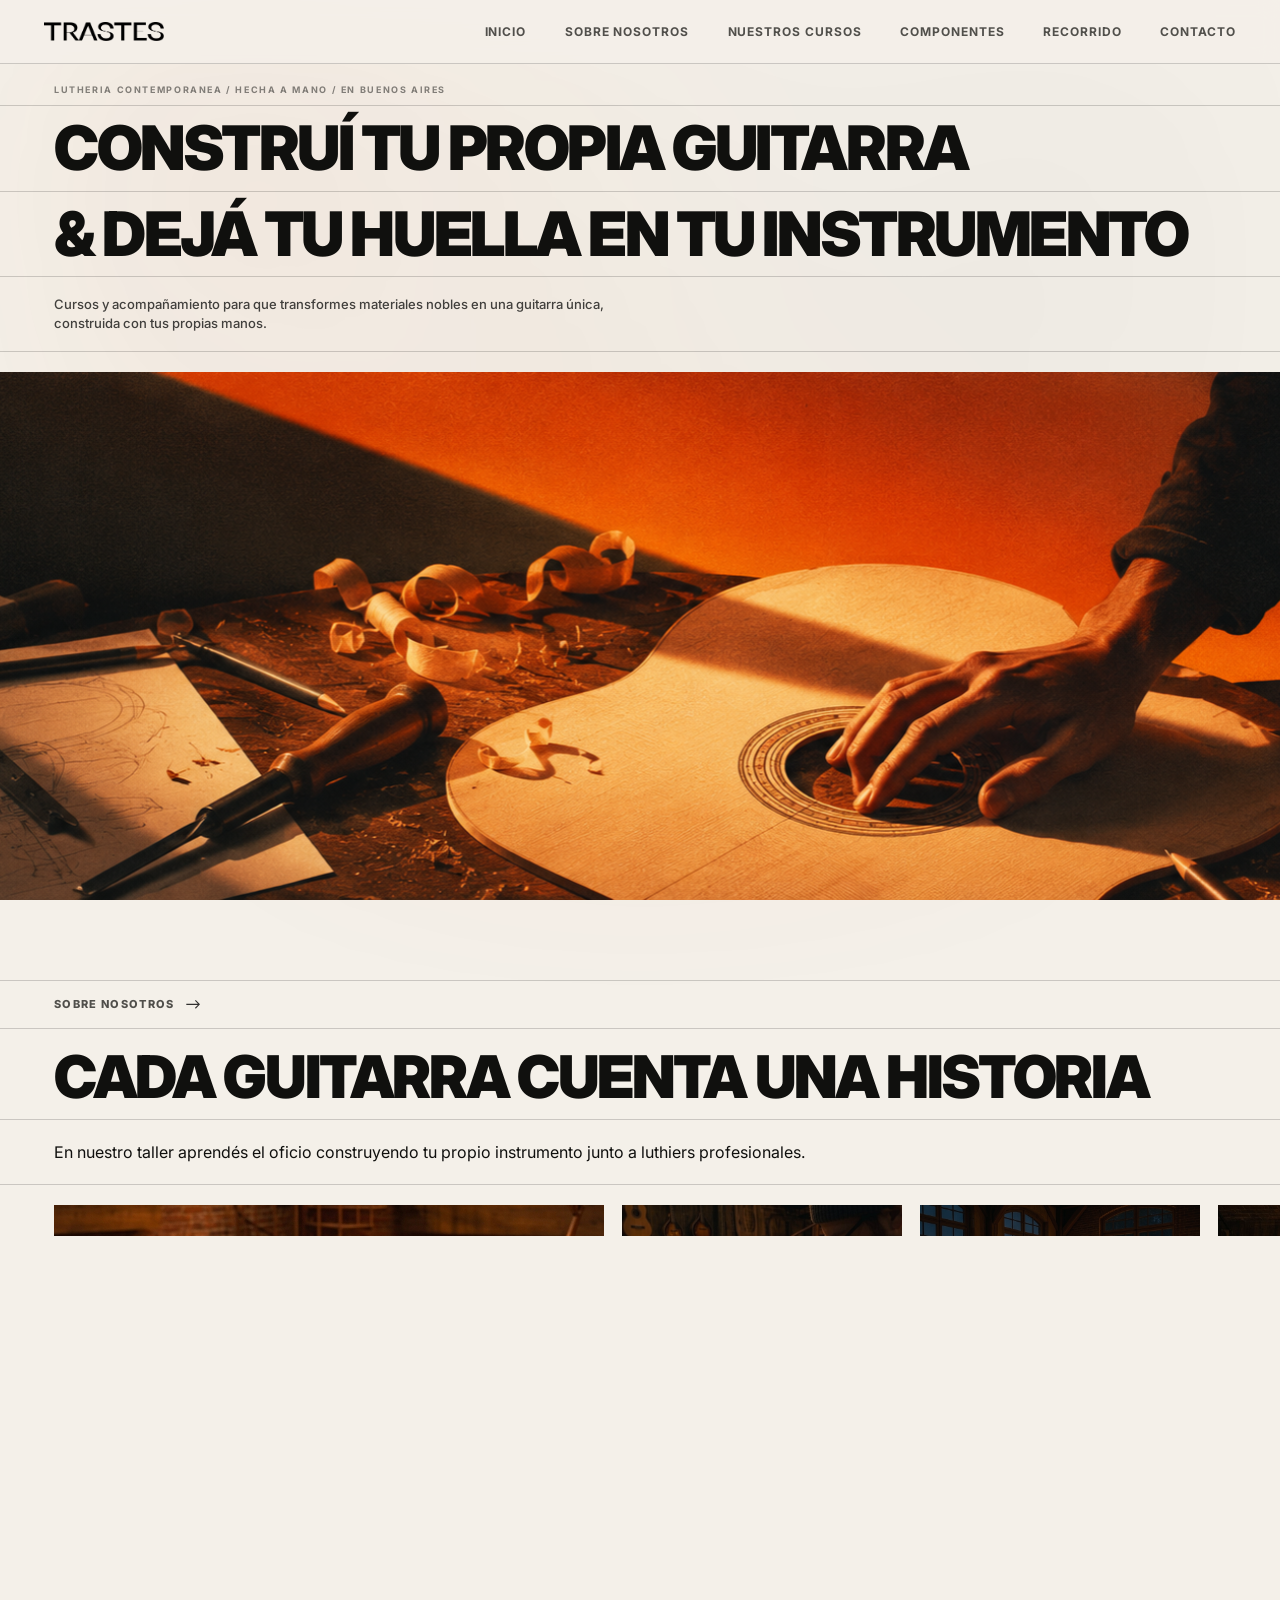
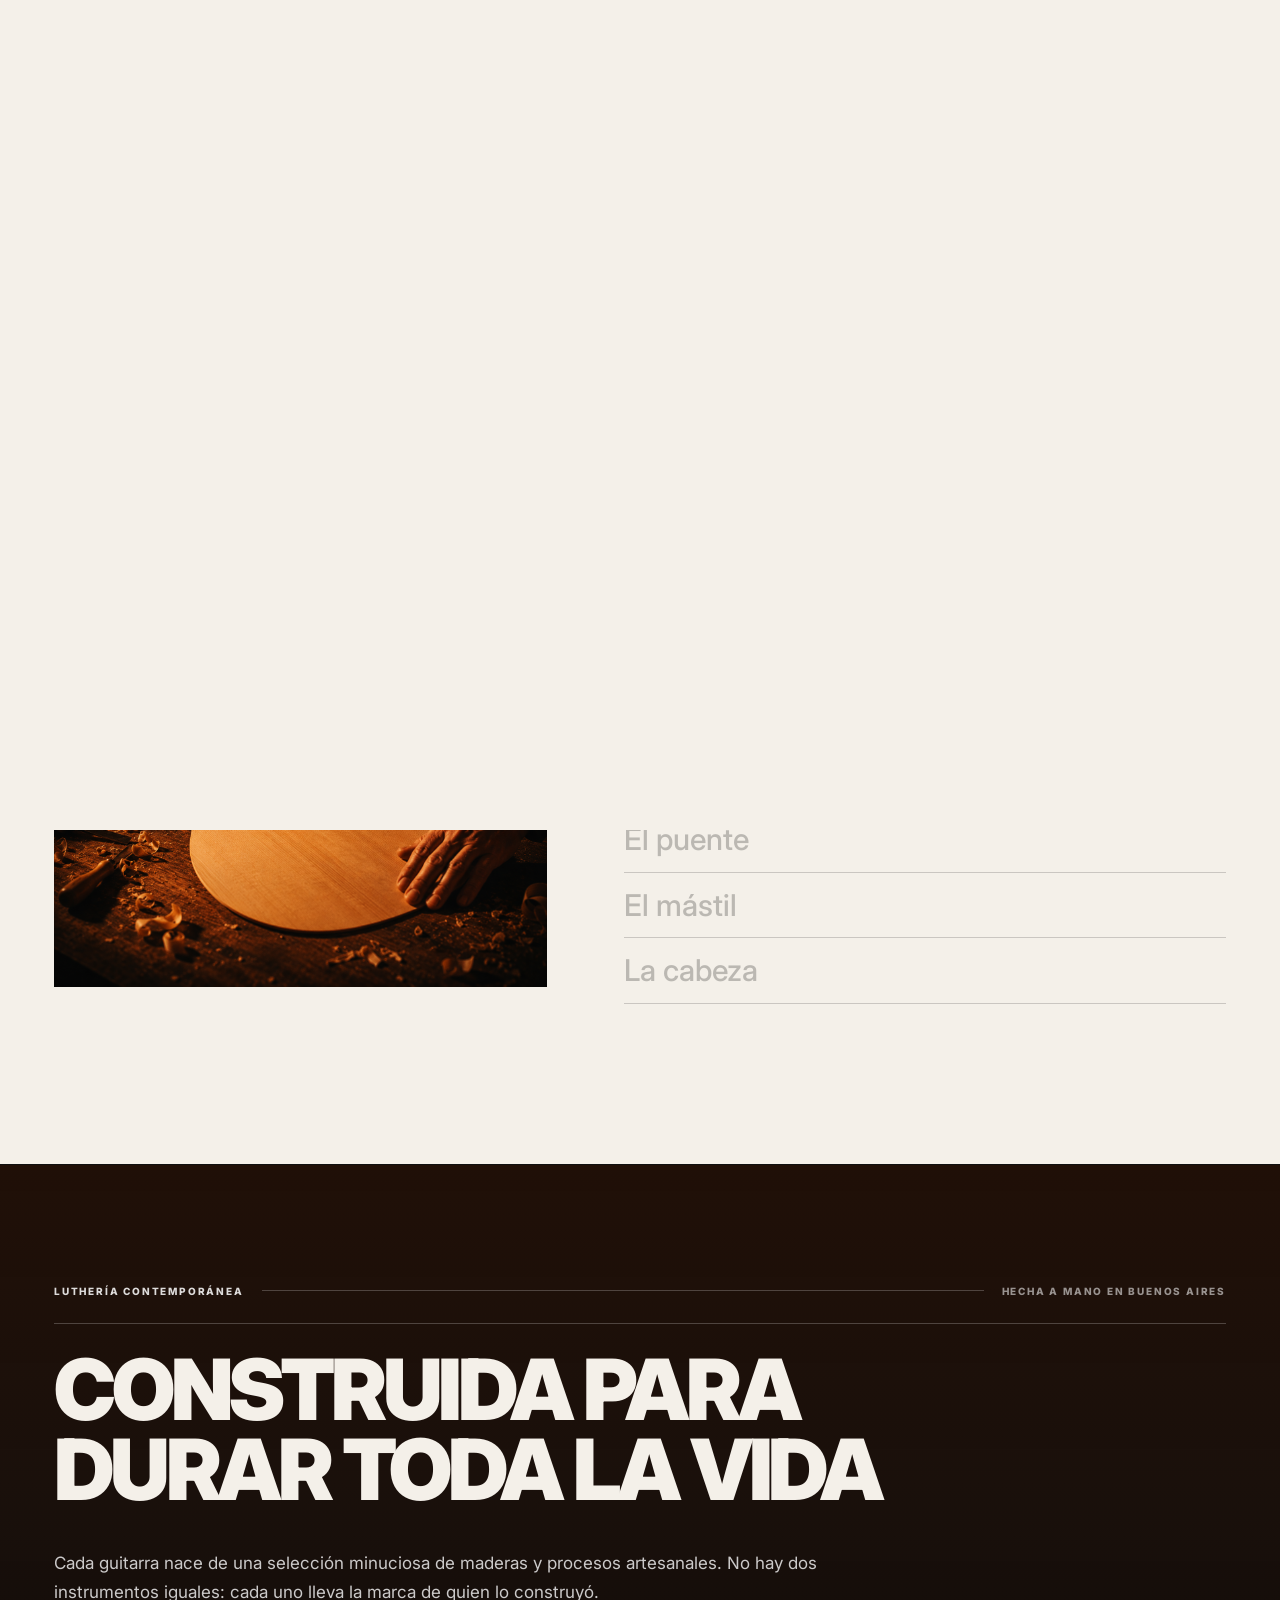
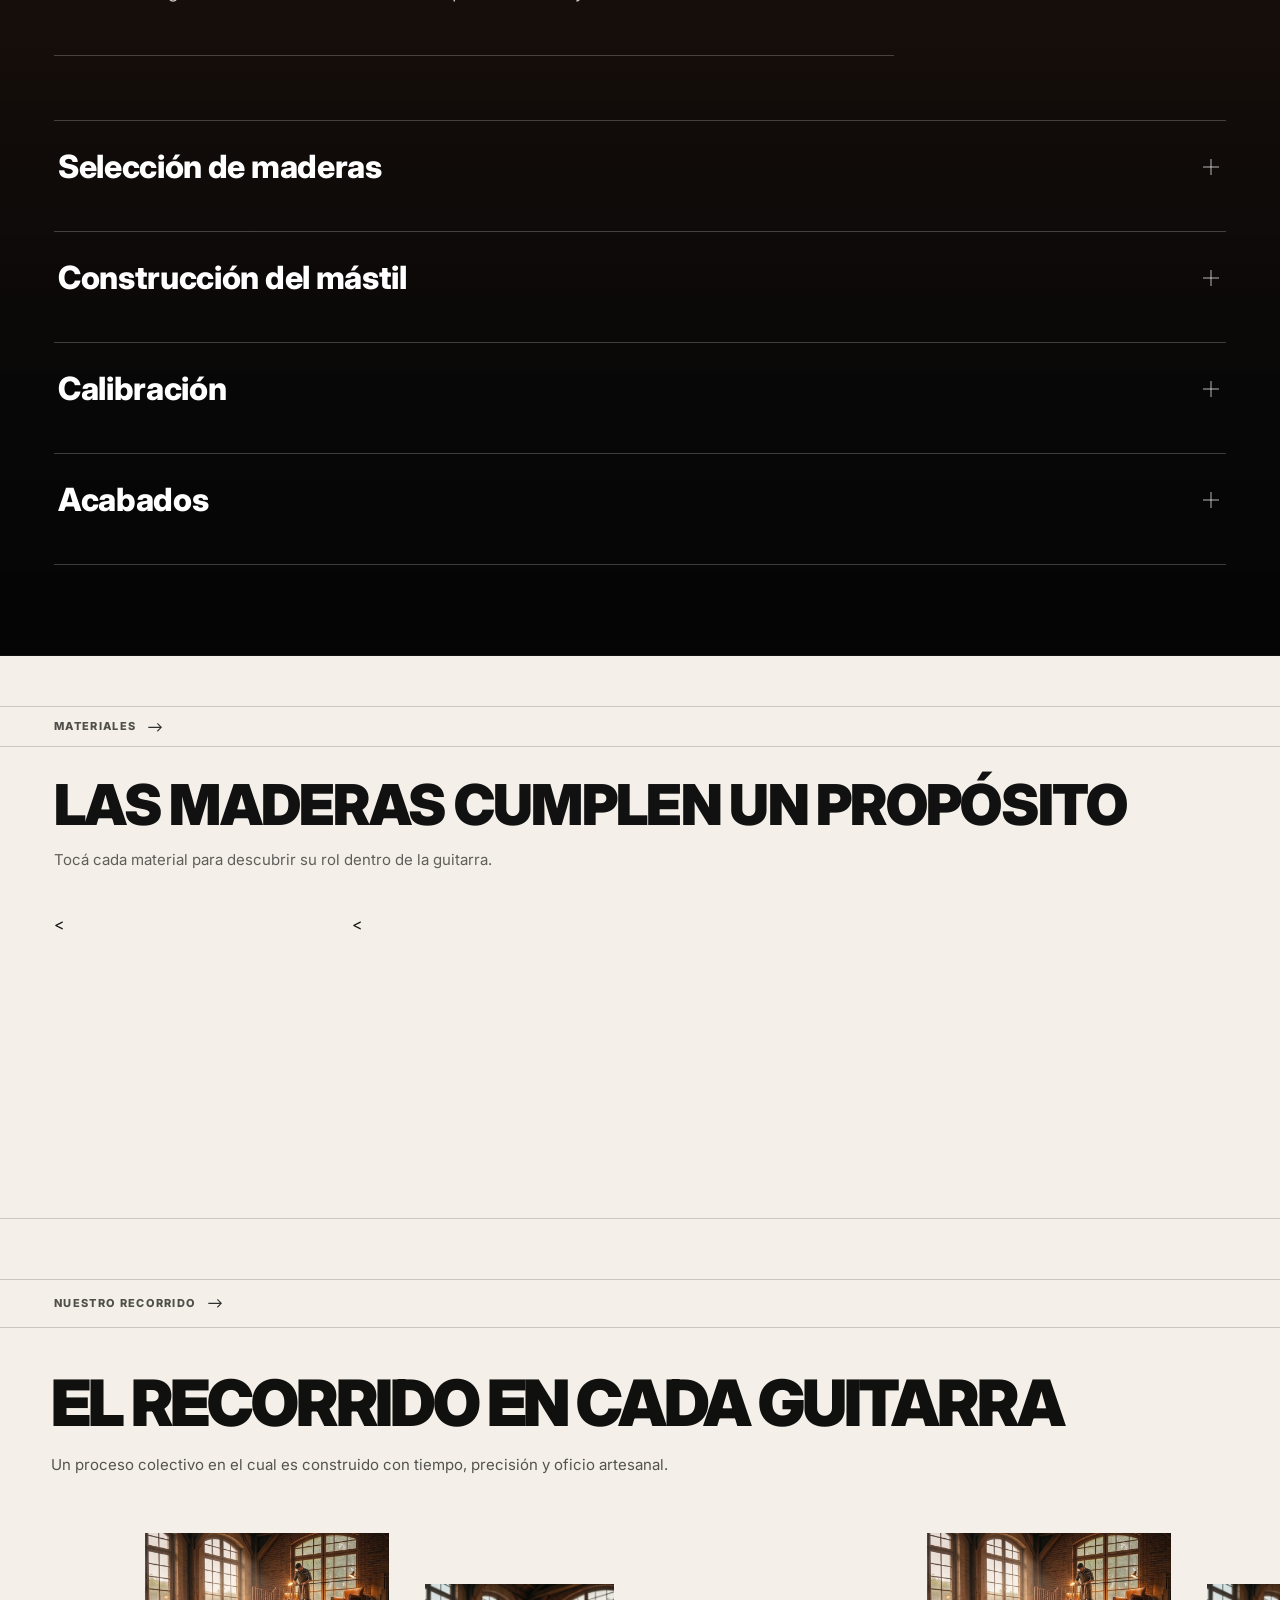
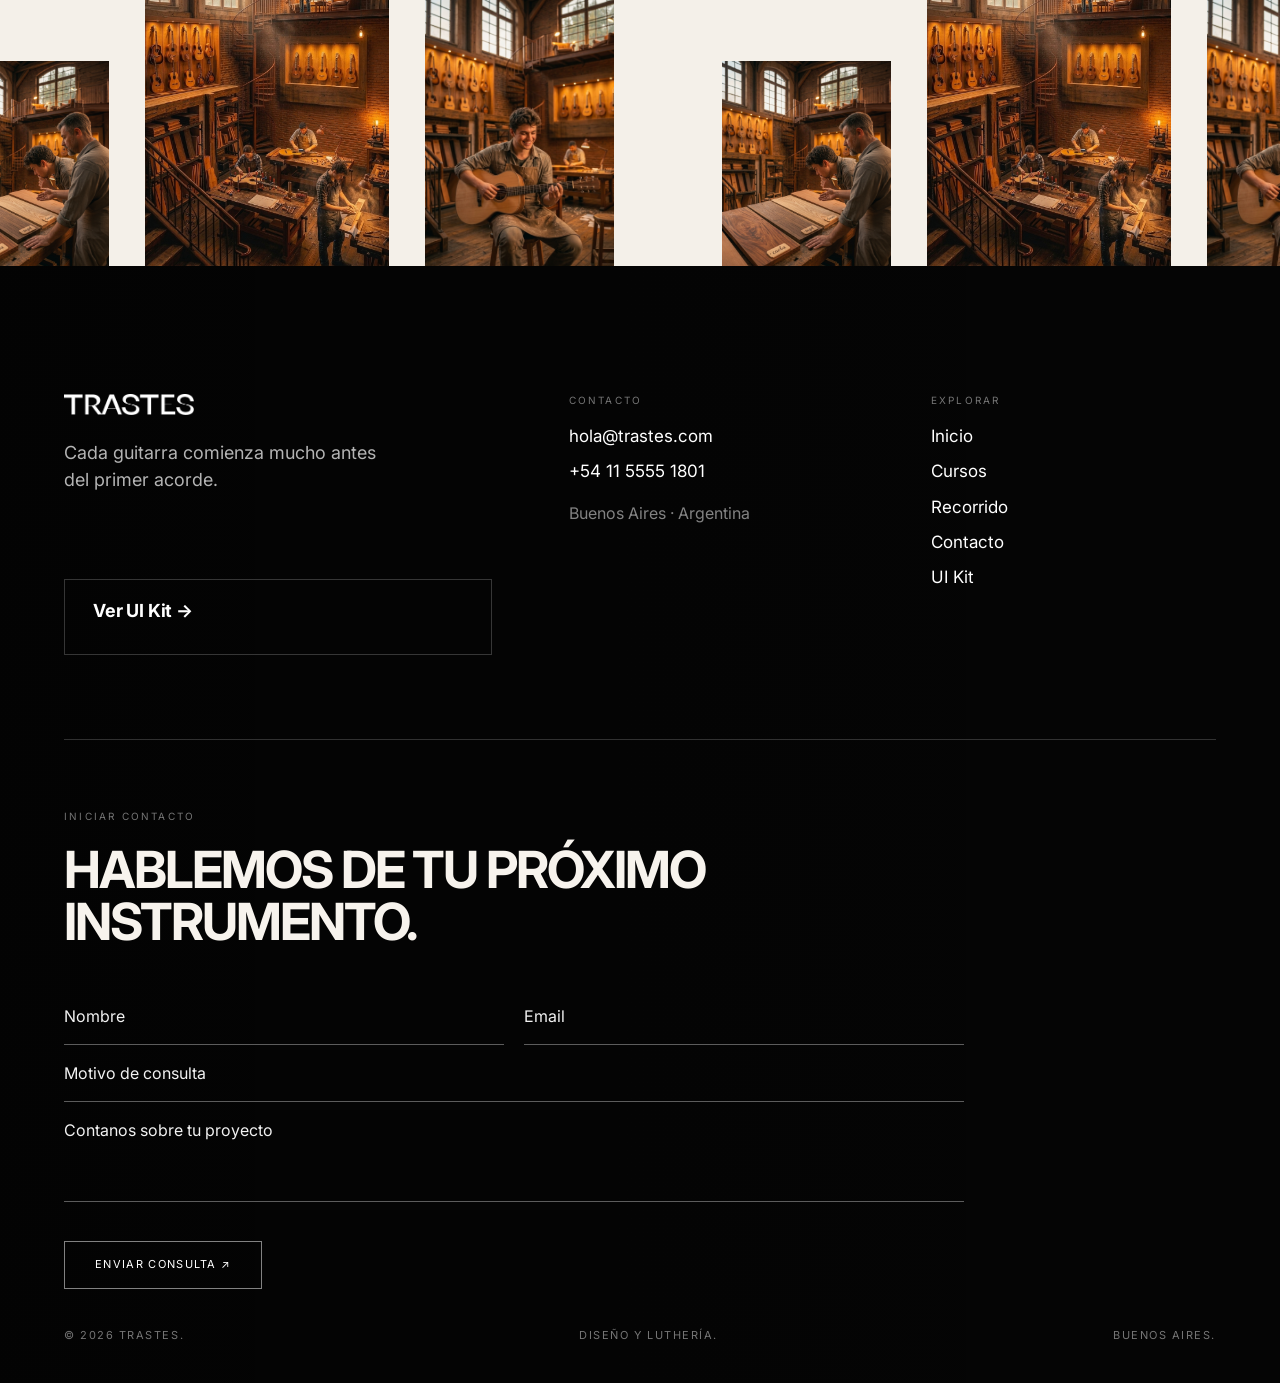
==== index.html @ 5c06ac66 "Entrega 2026 TP2 Web" ====
﻿<!DOCTYPE html>
<html lang="es">
<head>
  <meta charset="UTF-8">
  <meta name="viewport" content="width=device-width, initial-scale=1.0">
  <title>TRASTES | Escuela de Lutheria</title>
  <meta name="description" content="TRASTES es una escuela de lutheria premium para aprender a construir tu propia guitarra.">
  <link rel="preconnect" href="https://fonts.googleapis.com">
  <link rel="preconnect" href="https://fonts.gstatic.com" crossorigin>
  <link href="https://fonts.googleapis.com/css2?family=Inter:wght@400;500;600;700;800;900&display=swap" rel="stylesheet">
<link href="https://fonts.googleapis.com/css2?family=Space+Grotesk:wght@400;500;600;700&display=swap" rel="stylesheet">  <link rel="stylesheet" href="./css/styles.css">
</head>
<body>

<div class="bg-grain" aria-hidden="true"></div>


  <!-- Encabezado editorial fijo: marca minima, navegacion horizontal y lectura suiza. -->
<header class="site-header" data-reveal>
  <a class="brand" href="#inicio" aria-label="TRASTES inicio">
    <img src="./assets/icons/TRASTES.png" alt="TRASTES">
  </a>
  <button class="menu-toggle" aria-label="Abrir menú">
    <span></span>
    <span></span>
    <span></span>
  </button>
  <nav class="main-nav" aria-label="Secciones principales">
    <a href="#inicio">Inicio</a>
    <a href="#sobre-nosotros">Sobre nosotros</a>
    <a href="#cursos">Nuestros cursos</a>
    <a href="#componentes">Componentes</a>
    <a href="#recorrido">Recorrido</a>
    <a href="#contacto">Contacto</a>
  </nav>
</header>

  <main id="inicio">
    <!-- 1. Hero editorial: respeta el primer bloque del wireframe con titular gigante, bajada, CTA e imagen/video principal. -->
    <section class="hero section-rule" aria-labelledby="hero-title">
      <div class="eyebrow-row" data-reveal>
        <span>Lutheria contemporanea / Hecha a mano / En Buenos Aires</span>
      </div>
      <div class="hero-title-wrap" data-reveal>
       <h1 id="hero-title">

    <div class="hero-line hero-line-1">
        CONSTRUÍ TU PROPIA GUITARRA
    </div>

    <div class="hero-line hero-line-2">
        & DEJÁ TU HUELLA EN TU INSTRUMENTO
    </div>

    <div class="hero-title-note">
        Cursos y acompañamiento para que transformes materiales nobles en una guitarra única, construida con tus propias manos.
    </div>

</h1>
      </div>
      <div class="hero-mobile-version">

  <div class="hero-m-line">CONSTRUÍ TU</div>
  <div class="hero-m-line">PROPIA GUITARRA</div>
  <div class="hero-m-line">&amp; DEJÁ TU HUELLA</div>
  <div class="hero-m-line">EN TU INSTRUMENTO</div>

  <div class="hero-m-note">
    Cursos y acompañamiento para que transformes materiales nobles en una guitarra única, construida con tus propias manos.
  </div>

</div>
      <figure class="hero-media" data-reveal>
        <img src="./assets/images/hero-lutheria-placeholder.svg" >
      </figure>
    </section>

<!-- 2. Sobre nosotros: bloque humano y artesanal con gran frase editorial. -->
<section id="sobre-nosotros" class="about">
    <div class="kicker">
        <span>Sobre nosotros</span>
        <img src="./assets/icons/flecha.svg" alt="">
    </div>
<!-- Título SOLO DESKTOP -->
<div class="about-statement about-desktop">
    <h2 class="statement">
        <span class="statement-line">CADA GUITARRA CUENTA UNA HISTORIA </span>
    </h2>
</div>
    <div class="about-copy">
        <p>
            En nuestro taller aprendés el oficio construyendo tu propio instrumento junto a luthiers profesionales.
        </p>
    </div>
    <div class="about-gallery">
        <div class="about-track">
            <article class="about-card">
                <div class="about-media">
                    <img src="./assets/images/card-herramientas.jpg" alt="Herramientas">
                    <div class="about-caption">
                        <span class="caption-number">01</span>
                        <h3>Herramientas</h3>
                        <p>
                            Precisión artesanal en cada detalle.
                        </p>
                    </div>
                </div>
            </article>
            <article class="about-card">
                <div class="about-media">
                    <img src="./assets/images/card-trabajo.jpg" alt="Trabajo manual">
                    <div class="about-caption">
                        <span class="caption-number">02</span>
                        <h3>Trabajo manual</h3>
                        <p>
                            Cada guitarra comienza con paciencia.
                        </p>
                    </div>
                </div>
            </article>
            <article class="about-card">
                <div class="about-media">
                    <img src="./assets/images/card-taller.jpg" alt="Taller">
                    <div class="about-caption">
                        <span class="caption-number">03</span>
                        <h3>Taller</h3>
                        <p>
                            El espacio donde nace el instrumento.
                        </p>
                    </div>
                </div>
            </article>
            <article class="about-card">
                <div class="about-media">
                    <img src="./assets/images/card-mesa.jpg" alt="Proceso">
                    <div class="about-caption">
                        <span class="caption-number">04</span>
                        <h3>Proceso</h3>
                        <p>
                            Tiempo, precisión y oficio.
                        </p>
                    </div>
                </div>
        </div>
    </div>
</section>


<!-- 3. Cards de presentacion: introduccion al aprendizaje y metricas de confianza. -->
<section class="intro-cards" aria-label="Presentacion de la escuela">

    <div class="intro-video-bg">
        <video class="intro-video"
            muted autoplay playsinline loop preload="auto">
            <source src="./assets/videos/fondo-impact2.mp4" type="video/mp4">
        </video>
        <div class="intro-video-overlay"></div>
    </div>

    <div class="intro-header">
        <div class="intro-text" data-reveal>
            <h2>
                Aprender luthería
                es dar forma al sonido.
            </h2>
            <p>
                Transmitimos años de oficio, herramientas reales y procesos
                que convierten la curiosidad en conocimiento aplicado.
            </p>
            <a class="btn btn-dark" href="#cursos">
                Conocé nuestros cursos
            </a>
        </div>
        <div class="intro-stats">
            <article class="experience-card" data-reveal>
                <strong>15+</strong>
                <div>
                    <h3>
                        Años de experiencia
                    </h3>
                    <p>
                        Formando personas y construyendo instrumentos
                        con métodos artesanales.
                    </p>
                </div>
            </article>
            <article class="experience-card" data-reveal>
                <strong>100%</strong>
                <div>
                    <h3>
                        Práctica real
                    </h3>
                    <p>
                        Aprendés trabajando directamente sobre materiales,
                        herramientas e instrumentos.
                    </p>
                </div>
            </article>
            <article class="experience-card" data-reveal>
                <strong>1 a 1</strong>
                <div>
                    <h3>
                        Acompañamiento
                    </h3>
                    <p>
                        Seguimiento personalizado durante todo el proceso.
                    </p>
                </div>
            </article>
            <article class="experience-card" data-reveal>
                <strong>300+</strong>
                <div>
                    <h3>
                        Alumnos
                    </h3>
                    <p>
                        Personas que comenzaron desde cero y hoy crean.
                    </p>
                </div>
            </article>
        </div>
    </div>
</section>

<!-- 4. Video ancho: pausa cinematográfica de taller + presentación del curso. -->
<section class="wide-video">
    <div class="video-shell">
        <video class="video-placeholder"
          muted autoplay playsinline loop preload="auto">
          <source src="./assets/videos/Video-Luthier.mp4" type="video/mp4">
        </video>
        <div class="video-intro">
            <h2>
                CONSTRUÍ TU PROPIA GUITARRA.
            </h2>
            <a href="#cursos" class="video-btn">
            Empezá tu recorrido
            </a>
        </div>
    </div>
</section>

    <!-- 5. Cursos con interaccion hover: tres programas con tarjetas verticales y estado activo. -->
    <section id="cursos" class="courses section-pad">

<div class="kicker">
    <div class="kicker-inner">
        <span>NUESTROS CURSOS</span>
        <img src="./assets/icons/flecha.svg" alt="">
    </div>
</div>


<div class="courses-container">

  <!-- GRILLA CARDS -->
  <div class="course-cards">

    <!-- CARD 1 -->
    <article class="course-card">

      <!-- MEDIA -->
      <div class="course-media">
        <video class="course-video" muted loop playsinline>
          <source src="./assets/videos/video-primeras-resonancias.mp4" type="video/mp4">
        </video>
        <button class="play-btn" aria-label="Reproducir video">
          <svg viewBox="0 0 24 24" fill="white" xmlns="http://www.w3.org/2000/svg">
            <path d="M8 5.14v14l11-7-11-7z"/>
          </svg>
        </button>
      </div>

      <!-- CONTENIDO -->
      <div class="course-body">

        <h3 class="course-name">ACABADOS<br>ARTESANALES</h3>

        <!-- META ICONOS -->
        <div class="course-meta">
          <div class="meta-item">
            <svg class="meta-icon" viewBox="0 0 24 24" fill="none" stroke="currentColor" stroke-width="1.5">
              <circle cx="12" cy="12" r="9"/><path d="M12 7v5l3 3"/>
            </svg>
            <div>
              <span class="meta-label">DURACIÓN</span>
              <span class="meta-value">4 meses</span>
            </div>
          </div>
          <div class="meta-item">
            <svg class="meta-icon" viewBox="0 0 24 24" fill="none" stroke="currentColor" stroke-width="1.5">
              <path d="M4 20h4v-6H4v6zM10 20h4V10h-4v10zM16 20h4V4h-4v16z"/>
            </svg>
            <div>
              <span class="meta-label">NIVEL</span>
              <span class="meta-value">Principiante</span>
            </div>
          </div>
          <div class="meta-item">
            <svg class="meta-icon" viewBox="0 0 24 24" fill="none" stroke="currentColor" stroke-width="1.5">
              <circle cx="12" cy="8" r="4"/><path d="M4 20c0-4 3.6-7 8-7s8 3 8 7"/>
            </svg>
            <div>
              <span class="meta-label">MODALIDAD</span>
              <span class="meta-value">Presencial</span>
            </div>
          </div>
        </div>

        <p class="course-desc">
          Aprendé las técnicas de lijado, sellado y terminado aplicadas a instrumentos de cuerda.
        </p>

        <div class="course-footer">
          <span class="course-price">$75.000</span>
          <a class="course-cta" href="./custom-build.html">
            VER PROGRAMA <span>→</span>
          </a>
        </div>

      </div>
    </article>

    <!-- CARD 2 -->
    <article class="course-card">

      <div class="course-media">
        <video class="course-video" muted loop playsinline>
          <source src="./assets/videos/video-construccion-integral.mp4" type="video/mp4">
        </video>
        <button class="play-btn" aria-label="Reproducir video">
          <svg viewBox="0 0 24 24" fill="white" xmlns="http://www.w3.org/2000/svg">
            <path d="M8 5.14v14l11-7-11-7z"/>
          </svg>
        </button>
      </div>

      <div class="course-body">

        <h3 class="course-name">CONSTRUCCIÓN<br>INTEGRAL</h3>

        <div class="course-meta">
          <div class="meta-item">
            <svg class="meta-icon" viewBox="0 0 24 24" fill="none" stroke="currentColor" stroke-width="1.5">
              <circle cx="12" cy="12" r="9"/><path d="M12 7v5l3 3"/>
            </svg>
            <div>
              <span class="meta-label">DURACIÓN</span>
              <span class="meta-value">6 meses</span>
            </div>
          </div>
          <div class="meta-item">
            <svg class="meta-icon" viewBox="0 0 24 24" fill="none" stroke="currentColor" stroke-width="1.5">
              <path d="M4 20h4v-6H4v6zM10 20h4V10h-4v10zM16 20h4V4h-4v16z"/>
            </svg>
            <div>
              <span class="meta-label">NIVEL</span>
              <span class="meta-value">Intermedio</span>
            </div>
          </div>
          <div class="meta-item">
            <svg class="meta-icon" viewBox="0 0 24 24" fill="none" stroke="currentColor" stroke-width="1.5">
              <circle cx="12" cy="8" r="4"/><path d="M4 20c0-4 3.6-7 8-7s8 3 8 7"/>
            </svg>
            <div>
              <span class="meta-label">MODALIDAD</span>
              <span class="meta-value">Presencial</span>
            </div>
          </div>
        </div>

        <p class="course-desc">
          Construí tu propia guitarra desde cero. Desde el diseño y la selección de maderas hasta el armado final.
        </p>

        <div class="course-footer">
          <span class="course-price">$220.000</span>
          <a class="course-cta" href="./custom-build.html">
            VER PROGRAMA <span>→</span>
          </a>
        </div>

      </div>
    </article>

    <!-- CARD 3 -->
    <article class="course-card">

      <div class="course-media">
        <video class="course-video" muted loop playsinline>
          <source src="./assets/videos/video-restauracion-instrumental.mp4" type="video/mp4">
        </video>
        <button class="play-btn" aria-label="Reproducir video">
          <svg viewBox="0 0 24 24" fill="white" xmlns="http://www.w3.org/2000/svg">
            <path d="M8 5.14v14l11-7-11-7z"/>
          </svg>
        </button>
      </div>

      <div class="course-body">

        <h3 class="course-name">RESTAURACIÓN<br>INSTRUMENTAL</h3>

        <div class="course-meta">
          <div class="meta-item">
            <svg class="meta-icon" viewBox="0 0 24 24" fill="none" stroke="currentColor" stroke-width="1.5">
              <circle cx="12" cy="12" r="9"/><path d="M12 7v5l3 3"/>
            </svg>
            <div>
              <span class="meta-label">DURACIÓN</span>
              <span class="meta-value">4 meses</span>
            </div>
          </div>
          <div class="meta-item">
            <svg class="meta-icon" viewBox="0 0 24 24" fill="none" stroke="currentColor" stroke-width="1.5">
              <path d="M4 20h4v-6H4v6zM10 20h4V10h-4v10zM16 20h4V4h-4v16z"/>
            </svg>
            <div>
              <span class="meta-label">NIVEL</span>
              <span class="meta-value">Intermedio</span>
            </div>
          </div>
          <div class="meta-item">
            <svg class="meta-icon" viewBox="0 0 24 24" fill="none" stroke="currentColor" stroke-width="1.5">
              <circle cx="12" cy="8" r="4"/><path d="M4 20c0-4 3.6-7 8-7s8 3 8 7"/>
            </svg>
            <div>
              <span class="meta-label">MODALIDAD</span>
              <span class="meta-value">Presencial</span>
            </div>
          </div>
        </div>

        <p class="course-desc">
          Técnicas y criterios para la reparación y puesta en valor de cada uno de los instrumentos.
        </p>

        <div class="course-footer">
          <span class="course-price">$120.000</span>
          <a class="course-cta" href="./custom-build.html">
            VER PROGRAMA <span>→</span>
          </a>
        </div>

      </div>
    </article>

  </div>
</section>

    <!-- 6. Seccion interactiva de partes de la guitarra: lista clickeable y detalle visual. -->
<section id="componentes" class="guitar-parts section-pad">

    <div class="kicker">
        <div class="kicker-inner">
            <span>Componentes</span>
            <img src="./assets/icons/flecha.svg" alt="">
        </div>
    </div>

        <div class="parts-container">

    <div class="parts-head">

        <h2 class="parts-title">
            COMPONENTES PRINCIPALES DE UNA GUITARRA
        </h2>

        <p class="parts-subtitle">
            Descubrí cómo cada pieza influye en el sonido, la respuesta y la personalidad del instrumento.
        </p>

    </div>

    <div class="parts-grid">

        <div class="parts-media" data-reveal>
            <img id="parts-image"
                 src="./assets/images/la-tapa-armonica.png"
                 alt="La tapa armónica">
        </div>

        <div class="parts-copy">

           <div class="part-block is-selected">
  <button class="part-item" type="button" data-image="./assets/images/la-tapa-armonica.png">
    La tapa armónica
  </button>
  <div class="part-description">
    La tapa vibra, proyecta y define gran parte de la voz del instrumento.
  </div>
</div>

<div class="part-block">
  <button class="part-item" type="button" data-image="./assets/images/la-boca.png">
    La boca
  </button>
  <div class="part-description">
    La boca respira el sonido y revela el equilibrio entre volumen, cuerpo y respuesta.
  </div>
</div>

<div class="part-block">
  <button class="part-item" type="button" data-image="./assets/images/el-puente.png">
    El puente
  </button>
  <div class="part-description">
    Conecta las cuerdas con la madera y transmite cada vibración.
  </div>
</div>

<div class="part-block">
  <button class="part-item" type="button" data-image="./assets/images/el-mastil.png">
    El mástil
  </button>
  <div class="part-description">
    El mástil define comodidad, tensión y precisión en cada nota.
  </div>
</div>

<div class="part-block">
  <button class="part-item" type="button" data-image="./assets/images/la-cabeza.png">
    La cabeza
  </button>
  <div class="part-description">
    La cabeza aloja la afinación y completa la identidad visual del instrumento.
  </div>
</div>
        </div>
    </div>
</section>

<!-- Sección 7 - Editorial -->

<section class="editorial" id="editorial">

  <div class="editorial-bg">
    <video class="editorial-video" muted autoplay playsinline loop preload="auto">
      <source src="./assets/videos/fondo-impact.mp4" type="video/mp4">
    </video>
    <div class="editorial-overlay"></div>
    <div class="editorial-grain"></div>
  </div>

  <div class="editorial-container">

    <!-- nivel 1 — kicker -->
    <div class="editorial-kicker">
      <span class="editorial-kicker-tag">LUTHERÍA CONTEMPORÁNEA</span>
      <span class="editorial-kicker-rule"></span>
      <span class="editorial-kicker-tag">HECHA A MANO EN BUENOS AIRES</span>
    </div>

    <!-- nivel 2 — titular -->
    <h2 class="editorial-title">
      <span class="editorial-line"><span>CONSTRUIDA PARA</span></span>
      <span class="editorial-line"><span>DURAR TODA LA VIDA</span></span>
    </h2>

    <!-- nivel 3 — lede -->
    <p class="editorial-lede">
      Cada guitarra nace de una selección minuciosa de maderas y procesos
      artesanales. No hay dos instrumentos iguales: cada uno lleva la marca
      de quien lo construyó.
    </p>

    <!-- nivel 4 y 5 — declaraciones con hover-reveal -->
    <div class="editorial-statements">

      <article class="editorial-statement">
        <div class="editorial-statement-head">
          <strong class="editorial-statement-title">Selección de maderas</strong>
          <span class="editorial-statement-icon" aria-hidden="true"></span>
        </div>
        <div class="editorial-statement-reveal">
          <p class="editorial-statement-body">
            Maderas elegidas por su estabilidad, resonancia y calidad estructural.
          </p>
        </div>
      </article>

      <article class="editorial-statement">
        <div class="editorial-statement-head">
          <strong class="editorial-statement-title">Construcción del mástil</strong>
          <span class="editorial-statement-icon" aria-hidden="true"></span>
        </div>
        <div class="editorial-statement-reveal">
          <p class="editorial-statement-body">
            Aprendé a crear un mástil cómodo, resistente y preciso.
          </p>
        </div>
      </article>

      <article class="editorial-statement">
        <div class="editorial-statement-head">
          <strong class="editorial-statement-title">Calibración</strong>
          <span class="editorial-statement-icon" aria-hidden="true"></span>
        </div>
        <div class="editorial-statement-reveal">
          <p class="editorial-statement-body">
            Ajustes que mejoran la afinación, comodidad y respuesta del instrumento.
          </p>
        </div>
      </article>

            <article class="editorial-statement">
        <div class="editorial-statement-head">
          <strong class="editorial-statement-title">Acabados</strong>
          <span class="editorial-statement-icon" aria-hidden="true"></span>
        </div>
        <div class="editorial-statement-reveal">
          <p class="editorial-statement-body">
           Técnicas de lijado, tintes y protección para un resultado profesional.
          </p>
        </div>
      </article>

    </div>

  </div>

</section>


<!-- Sección 8 - Materiales -->

<section class="materials" id="materials">

  <div class="kicker">
    <div class="kicker-inner">
      <span>Materiales</span>
      <img src="./assets/icons/flecha.svg" alt="">
    </div>
  </div>

  <div class="materials-header">
    <h2 class="materials-title">Las maderas cumplen un propósito</h2>
    <p class="materials-copy">
      Tocá cada material para descubrir su rol dentro de la guitarra.
    </p>
  </div>

  <div class="materials-grid">

    <!-- CEDRO -->
    <article class="materials-card">
      <div class="materials-card-inner">
        <div class="materials-front" style="background-image:url('./assets/images/madera-caoba.jpg')">
          <span class="materials-index">01</span>
          <div class="materials-front-content">
            <h3>Caoba</h3>
          </div>
        </div>
        <<div class="materials-back"
     style="background-image:url('./assets/images/madera-caoba.jpg')">
          <strong>MADERA PRINCIPAL</strong>
          <h3>Cálido y resonante</h3>
          <p>Su baja densidad permite una gran vibración y una excelente proyección sonora.</p>
          <ul>
            <li>Usada en la tapa armónica</li>
            <li>Respuesta rápida al toque</li>
          </ul>
          <small>01 / CAOBA</small>
        </div>
      </div>
    </article>

    <!-- NOGAL -->
    <article class="materials-card">
      <div class="materials-card-inner">
        <div class="materials-front" style="background-image:url('./assets/images/madera-fresno.jpg')">
          <span class="materials-index">02</span>
          <div class="materials-front-content">
            <h3>Fresno</h3>
          </div>
        </div>
        <<div class="materials-back"
     style="background-image:url('./assets/images/madera-fresno.jpg')">
          <strong>MADERA ESTRUCTURAL</strong>
          <h3>Equilibrio natural</h3>
          <p>Aporta cuerpo al sonido y un excelente equilibrio entre graves y agudos.</p>
          <ul>
            <li>Usada en aros y fondo</li>
            <li>Buena densidad y peso</li>
          </ul>
          <small>02 / FRESNO</small>
        </div>
      </div>
    </article>

    <!-- MAPLE -->
    <article class="materials-card">
      <div class="materials-card-inner">
        <div class="materials-front" style="background-image:url('./assets/images/madera-nogal.jpg')">
          <span class="materials-index">03</span>
          <div class="materials-front-content">
            <h3>Nogal</h3>
          </div>
        </div>
        <div class="materials-back"
     style="background-image:url('./assets/images/madera-nogal.jpg')">
          <strong>PRECISIÓN Y ESTABILIDAD</strong>
          <h3>Precisión estructural</h3>
          <p>Su rigidez mejora la estabilidad y transmite las vibraciones con precisión.</p>
          <ul>
            <li>Usada en mástil y clavijero</li>
            <li>Alta resistencia a la torsión</li>
          </ul>
          <small>03 / NOGAL</small>
        </div>
      </div>
    </article>

    <!-- ÉBANO -->
    <article class="materials-card">
      <div class="materials-card-inner">
        <div class="materials-front" style="background-image:url('./assets/images/madera-aliso.jpg')">
          <span class="materials-index">04</span>
          <div class="materials-front-content">
            <h3>Aliso</h3>
          </div>
        </div>
        <div class="materials-back"
     style="background-image:url('./assets/images/madera-aliso.jpg')">
          <strong>ACABADO PROFESIONAL</strong>
          <h3>Dureza premium</h3>
          <p>Su gran dureza soporta el desgaste constante y mejora la sensación al tocar.</p>
          <ul>
            <li>Usada en diapasón y puente</li>
            <li>Superficie lisa y densa</li>
          </ul>
          <small>04 / ALISO</small>
        </div>
      </div>
    </article>

  </div>

</section>


<!-- Sección 9 - Recorrido -->
<section id="recorrido" class="gallery-marquee-section">
    <div class="gallery-content">
        <div class="kicker">
            <div class="kicker-inner">
                <span>Nuestro recorrido</span>
                <img src="./assets/icons/flecha.svg" alt="">
            </div>
        </div>
<div class="gallery-heading">

    <h2 class="gallery-title">
    EL RECORRIDO EN CADA GUITARRA
    </h2>

    <div class="gallery-subtitle">
        <p>
            Un proceso colectivo en el cual es construido con tiempo, precisión y oficio artesanal.
        </p>
    </div>

</div>
        </div>
    </div>
    <div class="gallery-marquee">
        <div class="marquee-track images">
            <img src="./assets/images/recorrido-5.png" alt="">
            <img src="./assets/images/recorrido-2.png" alt="">
            <img src="./assets/images/recorrido-3.png" alt="">
            <img src="./assets/images/recorrido-1.png" alt="">
            <img src="./assets/images/recorrido-4.png" alt="">
            <img src="./assets/images/recorrido-6.png" alt="">
            <img src="./assets/images/recorrido-7.png" alt="">
            <img src="./assets/images/recorrido-9.png" alt="">
            <img src="./assets/images/recorrido-8.png" alt="">
            <img src="./assets/images/recorrido-10.png" alt="">
        </div>
    </div>
</section>


<!-- 11. Contacto y footer -->
<footer id="contacto" class="site-footer">
    <div class="footer-bg">
        <video autoplay muted loop playsinline>
            <source src="./assets/videos/fondo-footer.mp4" type="video/mp4">
        </video>
    </div>
    <div class="footer-grid">
        <div class="footer-brand">
            <img src="./assets/icons/TRASTES.png" alt="TRASTES">
            <p class="footer-tagline">
                Cada guitarra comienza mucho antes del primer acorde.
            </p>
        </div>
        <div class="footer-contact">
            <span class="footer-label">
                Contacto
            </span>
            <a href="mailto:hola@trastes.com">
                hola@trastes.com
            </a>
            <a href="tel:+541155551801">
                +54 11 5555 1801
            </a>
            <address>
                Buenos Aires · Argentina
            </address>
        </div>
        <div class="footer-links">
    <span class="footer-label">
        Explorar
    </span>
    <a href="#inicio">Inicio</a>
    <a href="#cursos">Cursos</a>
    <a href="#recorrido">Recorrido</a>
    <a href="#contacto">Contacto</a>
    <a href="./ui-kit.html">UI Kit</a>
</div>

        <!-- UI KIT LINK -->
<a href="./ui-kit.html" class="footer-uikit-btn">
  <span class="footer-uikit-title">Ver UI Kit →</span>
</a>

    </div>

    <div class="footer-form">
        <span class="footer-label">
            Iniciar contacto
        </span>
        <h2>
            Hablemos de tu próximo instrumento.
        </h2>
        <form>
            <div class="form-row">
                <input 
                type="text"
                placeholder="Nombre">
                <input 
                type="email"
                placeholder="Email">
            </div>
            <input 
            type="text"
            placeholder="Motivo de consulta">
            <textarea 
            placeholder="Contanos sobre tu proyecto"></textarea>
            <button type="submit">
                Enviar consulta ↗
            </button>
        </form>
    </div>

    <div class="footer-bottom">
        <span>
            © 2026 Trastes.
        </span>
        <span>
            Diseño y luthería.
        </span>
        <span>
            Buenos Aires.
        </span>
    </div>
</footer>

  <script src="./js/scripts.js"></script>
</body>
</html>
---- css/styles.css ----
/* Base visual: editorial contemporaneo, blanco calido, negro profundo, naranja quemado y grano sutil. */
:root {
  --paper: #f4f0e9;
  --paper-soft: #fbf8f1;
  --ink: #10100e;
  --muted: #777169;
  --line: rgba(16, 16, 14, 0.18);
  --orange: #c6531e;
  --orange-deep: #8f3518;
  --radius: 8px;
  --max: 1540px;
  --accent: #c85a1f; /* más cálido, menos “neón”, más madera/taller */
  --side: clamp(18px, 4vw, 64px);


}

* {
  box-sizing: border-box;
}

html {
  scroll-behavior: smooth;
    overflow-x: hidden;
}

/* =========================
   MODERN EDITORIAL BACKGROUND
========================= */

body {
  margin: 0;
  color: var(--ink);
  font-family: "Inter", Arial, Helvetica, sans-serif;
  font-size: 16px;
  line-height: 1.25;
  letter-spacing: 0;
  position: relative;
  overflow-x: hidden;
}

/* =========================
   MODERN MINIMAL BACKGROUND
   (2025 style editorial)
========================= */

body {
  background: var(--paper);
  position: relative;
}

/* --- VERY SUBTLE LIGHT FIELD --- */
body::before {
  content: "";
  position: fixed;
  inset: 0;
  pointer-events: none;
  z-index: 0;

  background:
    radial-gradient(circle at 20% 20%, rgba(198,83,30,0.08), transparent 45%),
    radial-gradient(circle at 80% 30%, rgba(16,16,14,0.04), transparent 50%),
    radial-gradient(circle at 50% 80%, rgba(198,83,30,0.05), transparent 55%);

  filter: blur(90px);
  opacity: 0.7;

  animation: ambientShift 32s ease-in-out infinite;
  transform: translateZ(0);
}

/* --- ULTRA FINE GRAIN (REALISTIC PAPER) --- */
body::after {
  content: "";
  position: fixed;
  inset: 0;
  pointer-events: none;
  z-index: 1;
  background-image: url("https://www.transparenttextures.com/patterns/noise.png");
  opacity: 0.03;
  mix-blend-mode: multiply;
  animation: grainMove 2.5s steps(2) infinite;
  transform: translateZ(0);
}

/* --- ANIMATION VERY SLOW (IMPORTANT) --- */
@keyframes ambientShift {
  0% {
    transform: translate3d(-2%, -1%, 0) scale(1.05);
  }
  50% {
    transform: translate3d(2%, 1%, 0) scale(1.08);
  }
  100% {
    transform: translate3d(-2%, -1%, 0) scale(1.05);
  }
}

@keyframes grainMove {
  0% { transform: translate(0,0); }
  100% { transform: translate(-1%, -1%); }
}

html, body {
  overflow-x: hidden;
}

.site-header,
section,
main {
  position: relative;
  z-index: 2;
}

main, header{
  position:relative;
  z-index:3;
}


img,
video {
  display: block;
  max-width: 100%;
}

a {
  color: inherit;
  text-decoration: none;
}

button {
  font: inherit;
}

/* =========================
   GLOBAL KICKER SYSTEM
========================= */

.kicker{
  display:flex;
  align-items:center;
  justify-content:flex-start;
  gap:12px;

  padding:18px clamp(64px,6.2vw,84px) 18px;

  border-bottom:1px solid var(--line);
}

/* texto */
.kicker span{
  display:inline-block;
  font-size:11px;
  font-weight:800;
  text-transform:uppercase;
  letter-spacing:.12em;
  line-height:1;
  color:rgba(16,16,14,.72);
}

/* flecha */
.kicker img{
  width:14px;
  height:auto;
  display:block;
  transform: scaleX(-1) translateY(1px);
  opacity:0.8;
  flex-shrink:0;
}

/* =========================
   MOBILE ADAPTATION
========================= */

@media (max-width: 900px){
  .kicker{
    padding:14px 20px; /* 👈 pega al borde como el resto del sistema mobile */
  }

  .kicker span{
    font-size:10.5px;
    letter-spacing:.10em;
  }

  .kicker img{
    width:13px;
  }
}

.sr-only {
  position: absolute;
  width: 1px;
  height: 1px;
  padding: 0;
  margin: -1px;
  overflow: hidden;
  clip: rect(0, 0, 0, 0);
  white-space: nowrap;
  border: 0;
}

.brand{
  font-family:"Space Grotesk", sans-serif;
  font-weight:700;
  font-size:15px;
  letter-spacing:.02em;
  text-transform:uppercase;
  color:var(--ink);
  position:relative;
}

.brand::after{
  position:absolute;
  left:0;
  bottom:-3px;
  width:40%;
  height:1px;
  background:var(--ink);
  opacity:.6;
}

.brand:hover{
  opacity:.6;
}

.hero {
  width: 100%;
  max-width: none;
  margin: 0;
  padding: 0;
    min-height:calc(100svh - 64px);
  display: flex;
  flex-direction: column;
  margin-bottom: 80px; /* espacio real entre hero y about */
}

.site-header{
  position:fixed;
  top:0;
  left:0;
  right:0;
  height:64px;
  display:flex;
  align-items:center;
  justify-content:space-between;
  padding:0 clamp(20px,4vw,44px);
  border-bottom:1px solid var(--line);
  background:rgba(244,240,233,.82);
  backdrop-filter:blur(10px);
  z-index:1000;
}

main {
  padding-top:64px;
}

.brand{
    display:flex;
    align-items:center;
    justify-content:center;
    height:100%;
    flex-shrink:0;
}

.brand img{
    display:block;
    width:120px;
    height:auto;
}

/* =========================
   DESKTOP NAV
========================= */

.main-nav{
    display:flex;
    align-items:center;
    justify-content:flex-end;
    gap:clamp(22px,3vw,54px);
    margin-left:auto;
}

.main-nav a{
    display:inline-flex;
    align-items:center;
    width:auto;
    min-height:64px;
    padding:0;
    font-size:12px;
    font-weight:700;
    letter-spacing:.08em;
    text-transform:uppercase;
    color:rgba(16,16,14,.72);
    border-bottom:1px solid transparent;
    transition:.25s ease;
}

.main-nav a:hover{
    color:var(--ink);
    border-bottom-color:var(--ink);
}

.main-nav a:hover {
  border-color: var(--ink);
  color: var(--ink);
}

.menu-toggle{
  display:none;
  width:40px;
  height:40px;
  padding:0;
  margin-left:auto;
  border:none;
  background:none;
  cursor:pointer;
  align-items:center;
  justify-content:center;
  flex-direction:column;
  gap:5px;
}

.menu-toggle span{
  width:22px;
  height:2px;
  background:var(--ink);
  transition:.35s;
}

@media (max-width:900px){

  .site-header{
    top: env(safe-area-inset-top, 0px);
    height:64px;
    padding:0 20px;
  }

  main{
    padding-top:64px;
  }

  .brand img{
    width:74px;
  }

  .main-nav{
    position:fixed;
    top:64px;
    right:-100%;
    width:270px;
    height:calc(100vh - 64px);
    display:flex;
    flex-direction:column;
    align-items:flex-start;
    justify-content:flex-start;
    padding:18px 28px;
    gap:22px;
    background:var(--paper);
    border-left:1px solid var(--line);
    transition:right .35s ease;
}

.main-nav.active{
    right:0;
}

.main-nav a{
    display:flex;
    align-items:center;
    justify-content:flex-start;
    width:100%;
    min-height:32px;
    padding:0;
    border:none;
}

.menu-toggle{
  display:flex;
  flex-direction:column;
  justify-content:center;
  align-items:center;
  gap:5px;
  width:40px;
  height:40px;
  margin-left:auto;
  border:none;
  background:none;
  cursor:pointer;
  padding:0;
  transform:none;
}

}

/* ==========================================
   HERO SECTION
========================================== */

.eyebrow-row,
.section-kicker,
.overline {
  font-size: 12px;
  font-weight: 800;
  letter-spacing: 0;
  text-transform: none;
  color: rgba(0, 0, 0, 0.72);
}

.eyebrow-row{
  display:flex;
  align-items:center;
  justify-content:flex-start;

  padding:20px clamp(30px,5vw,54px) 10px;

  border-bottom:1px solid var(--line);

  font-size:9px;
  font-weight:700;
  letter-spacing:.18em;
  text-transform:uppercase;

  color:rgba(16,16,14,.5);
}
.hero{
    height:calc(100svh - 86px);
    display:flex;
    flex-direction:column;
    overflow:hidden;
}

.hero-title-wrap {
  padding: 0;
  border-bottom: 1px solid var(--line);
}

.hero h1{
  margin:0;
  font-size:clamp(38px,4vw,60px);
  line-height:.88;
  font-weight:900;
  text-transform:uppercase;
}

.hero h1{
    margin:0;
    display:flex;
    flex-direction:column;
}

.hero-line{

    padding:14px clamp(20px,5vw,54px);
    border-bottom:1px solid var(--line);
    font-size:clamp(46px,4.8vw,70px);
    line-height:.92;
    font-weight:900;
    text-transform:uppercase;
    letter-spacing:-.04em;
}

.hero-title-note{

    padding:18px clamp(20px,5vw,54px);
    max-width:720px;
    font-size:clamp(13px,1vw,15px);
    line-height:1.45;
    color:rgba(16,16,14,.78);
    text-transform:none;
    font-weight:500;
}

.btn {
  display: inline-flex;
  align-items: center;
  justify-content: center;
  min-height: 38px;
  padding: 0 18px;
  border-radius: 3px;
  border: 1px solid currentColor;
  font-size: 11px;
  font-weight: 900;
  text-transform: uppercase;
  cursor: pointer;
}

.btn-primary {
  color: var(--ink);
  background: transparent;
}

.btn-dark{
    width:max-content;
    display:inline-flex;
    align-items:center;
    justify-content:center;
    padding:14px 22px;
    background:#ffffff;
    color:rgb(0, 0, 0);
    border:1px solid #d96a2b;
    font-size:12px;
    font-weight:900;
    text-transform:uppercase;
    transition:.35s ease;
    transform:translateY(10px);
}

.btn-dark:hover{

    background:#ff5e00;
    color:white;
    transform:translateY(-3px);

}

.hero-media{
  margin:20px 0 0;
  position:relative;
  flex:1;
  min-height:260px;
  height:clamp(260px,36vh,520px);
  overflow:hidden;
}

.hero-media img{
  width:100%;
  height:100%;
  object-fit:cover;
  object-position:center 60%;
}

.hero-media img,
.wide-video video,
.wide-video .video-shell::before {
  width: 100%;
  height: 100%;
  object-fit: cover;
}

.hero-media figcaption {
  position: absolute;
  left: clamp(20px, 5vw, 54px);
  bottom: 18px;
  color: rgba(255, 252, 244, 0.8);
  font-size: 11px;
}

.section-kicker {
  display: flex;
  gap: 16px;
  align-items: center;
  margin-bottom: clamp(36px, 5vw, 78px);
  
}

.hero-mobile-version{
  display: none;
}

.site-header{
  z-index: 9999;
}

.menu-toggle{
  position: relative;
  z-index: 10000;
}

@media (max-width:900px){

  .hero{
    height:calc(100svh - 70px);
  }

  #hero-title{
    display:none;
  }

  .hero-mobile-version{
    display:block;
  }

  .hero-m-line{
    padding:8px 20px;
    border-bottom:1px solid var(--line);
    font-size:clamp(28px,8vw,42px);
    line-height:.95;
    letter-spacing:-.045em;
    font-weight:900;
    text-transform:uppercase;
  }

  .hero-m-note{
    padding:10px 20px 0;
    font-size:12px;
    line-height:1.35;
    max-width:320px;
    color:rgba(16,16,14,.82);
  }

  .hero-media{
    margin-top:14px;
    min-height:0;
    height:auto;
    flex:1;
  }

  .hero-media img{
    object-position:center center;
  }

  .eyebrow-row{
    padding-left:20px;
    padding-right:20px;
    font-size:8px;
    padding-top:16px;
    padding-bottom:8px;
  }
}

/* ==========================================
   ABOUT
========================================== */

.about{
    overflow:hidden;
    position:relative;
    width:100%;
    max-width:100vw;
    padding:0;
    border-top:1px solid var(--line);
    display:flex;
    flex-direction:column;
    gap:0;
}

.about .kicker{
    width:100%;
    display:flex;
    align-items:center;
    gap:12px;
    padding:18px clamp(20px,5vw,54px);
    border-bottom:1px solid var(--line);
}

.about .kicker span{
    font-size:11px;
    font-weight:800;
    letter-spacing:.12em;
    text-transform:uppercase;
}

.about .kicker img{
    width:14px;
    opacity:.8;
    transform:scaleX(-1);
}

.statement{
    display:flex;
    flex-direction:column;
    margin:0;
    padding:18px 54px 12px;
    border-bottom:1px solid var(--line);
    font-size:clamp(42px,4.6vw,66px); 
    font-weight:900;
    line-height:1.02;                   
    letter-spacing:-.04em;
    text-transform:uppercase;
}

.statement-line{
    display:block;
}

.statement-word{
    display:inline-block;
    white-space:nowrap;
}

.statement-char{
    display:inline-block;
    color:transparent;
    opacity:.18;
    transform:translateY(.12em);
    transition:
    color .18s,
    opacity .18s,
    transform .18s;
}

.statement-char.is-filled{
    color:var(--ink);
    opacity:1;
    transform:none;
}

.about-copy{
    width:100%;
    padding:22px clamp(20px,5vw,54px);
    border-bottom:1px solid var(--line);

    display:flex;
    justify-content:flex-start;
}

.about-copy p{
    max-width:850px;
    margin:0;
}

.about-gallery{
    position:relative;
    width:100%;
}

.about-track{
    display:flex;
    gap:18px;
    overflow-x:auto;
    scroll-snap-type:x mandatory;
    padding: 20px clamp(20px,5vw,54px) 0;
    justify-content:flex-start;
    align-items:stretch;
}

.about-track::-webkit-scrollbar{
    display:none;
}

.about-card{
    flex:0 0 280px;
    transition:flex-basis .55s cubic-bezier(.22,.61,.36,1);
    width:clamp(220px,16vw,300px); 
    flex-shrink:0;
    transform-origin:left center;
}

.about-card.is-active{
    flex:0 0 550px;
    width:clamp(560px,42vw,900px);
    opacity:1;
}

.about-media{
    position:relative;
    height:clamp(370px, 38vh, 500px);
    overflow:hidden;
}

.about-media img{
    width:100%;
    height:100%;
    object-fit:cover;
    display:block;
    transition:
    transform .8s cubic-bezier(.2,.8,.2,1);
}

.about-card:not(.is-active) img{
    filter:brightness(.65);
}

.about-card.is-active img{
    transform:scale(1.04);
    filter:none;
}

.about-card:hover img{
    transform:scale(1.05);
}

.about-caption{
    position:absolute;
    inset:0;
    padding:26px;
    display:flex;
    flex-direction:column;
    justify-content:flex-end;
    background:
    linear-gradient(
        to top,
        rgba(0,0,0,.78),
        transparent 65%
    );
    opacity:0;
    transform:translateY(20px);
    transition:
    opacity .45s ease,
    transform .45s ease;
    color:white;
}

.about-card:hover .about-caption{
    opacity:1;
    transform:none;
}

.caption-number{
    font-size:12px;
    letter-spacing:.2em;
    opacity:.65;
    margin-bottom:14px;
}

.about-caption h3{
    margin:0;
    font-size:32px;
    line-height:1;
    font-weight:800;
    letter-spacing:-.03em;
    text-transform:uppercase;
}

.about-caption p{
    margin:12px 0 0;
    max-width:320px;
    font-size:15px;
    line-height:1.5;
    color:rgba(255,255,255,.78);
}

/* =========================
   MONITORES GRANDES
========================= */

@media (min-width:1900px){

    .statement{
        font-size:75px;
    }

    .about-card{
        flex-basis:350px;
    }

    .about-card.is-active{
        flex-basis:680px;
    }

    .about-media{
        height:520px;
    }

}

/* =========================
   MOBILE
========================= */

@media (max-width:900px){

.about{
    gap:0;
}

.hero{
    margin-bottom:50px;
}

.statement{
    margin-top:8px;
    padding:0 18px 14px;
    font-size:clamp(30px,8.5vw,42px);
    line-height:.95;
    letter-spacing:-.045em;
}

.about-copy{
    padding:12px 18px 14px;
}


.about-copy p{
    max-width:100%;
    font-size:12px;
    line-height:1.35;
}

.about-track{
    padding:18px 18px 0;
    gap:12px;
    overflow-x:auto;
    scroll-snap-type:x mandatory;
    -webkit-overflow-scrolling:touch;
}

.about-card{
    flex:0 0 82vw;
}

.about-card.is-active{
    flex:0 0 82vw;
}

.about-media{
    height:240px;
}

.about-card img{
    filter:none !important;
    transform:none;
}

.about-card.is-active img{
    transform:none;
}


.about-caption{
    opacity:0;
    transform:translateY(18px);
}

.about-card.is-active .about-caption{
    opacity:1;
    transform:none;
}

.about-caption{
    padding:18px;
}

.about-caption h3{
    font-size:20px;
}

.about-caption p{
    font-size:13px;
    margin-top:8px;
}
}


/* ==========================================
   INTRO EXPERIENCE
========================================== */

.intro-cards{
    padding:
    clamp(80px,10vw,150px)
    clamp(20px,5vw,54px);
}

.intro-header{
    display:grid;
    grid-template-columns:
    .9fr 1.1fr;
    gap:
    clamp(50px,8vw,140px);
}

.intro-label{
    display:block;
    margin-bottom:28px;
    font-size:11px;
    letter-spacing:.18em;
    text-transform:uppercase;
    color:rgba(255, 255, 255, 0.55);
}

.intro-text h2{
    margin:0 0 28px;
    max-width:620px;
    font-size:
    clamp(42px,4.5vw,68px);
    line-height:1.02;
    font-weight:900;
    letter-spacing:-.05em;
    text-transform:uppercase;
    transform:translateY(15px);
}

.intro-text p{
     max-width:500px;
    margin:0 0 34px;
    font-size:16px;
    line-height:1.4;
    font-weight:500;
    color:rgba(255,255,255,.72);
    transform:translateY(5px);
}

.intro-stats{
    display:grid;
    grid-template-columns:repeat(2,1fr);
    gap:20px;
}

.experience-card{
    position:relative;
    min-height:230px;
    border-top:1px solid rgba(255,255,255,.8);
    padding-top:22px;
    cursor:pointer;
    overflow:hidden;
}

.experience-card strong{

    display:block;
    font-size:
    clamp(54px,5vw,90px);
    line-height:.85;
    font-weight:900;
    letter-spacing:-.06em;
    transition:.45s ease;
}

.experience-card h3{
    margin:20px 0 0;
    font-size:15px;
    text-transform:uppercase;
    letter-spacing:.08em;
}

.experience-card p{
    max-width:260px;
    margin-top:15px;
    font-size:14px;
    line-height:1.4;
    color:rgba(255,255,255,.75);
}

.experience-card:hover strong{
    transform:translateY(-8px);
    color: #ffffff;
}

.intro-cards{
    position:relative;
    overflow:hidden;
    isolation:isolate;
    color:white;
}

.intro-video-bg{
    position:absolute;
    margin-top: 80px;
    height: 100%;
    inset:0;
    z-index:-1;
}

.intro-video{
    width:100%;
    height:100%;
    object-fit:cover;
}

.intro-video-overlay{
    position:absolute;
    inset:0;
    background:rgba(0,0,0,.15);
}

.intro-text p,
.experience-card p{
    color:rgba(255,255,255,.78);
}

.intro-label{
    color:rgba(255,255,255,.6);
}

@media (min-width:1900px){

.intro-text{
        transform:translateY(clamp(20px,2vw,45px));
    }
}

/* =========================
   MOBILE
========================= */

@media(max-width:900px){

.intro-cards{
    padding:100px 18px 60px;
}


.intro-header{
    display:flex;
    flex-direction:column;
    gap:45px;
}


.intro-text h2{
    margin:0 0 32px;
    font-size:clamp(30px,8.5vw,42px);
    line-height:.95;
    letter-spacing:-.045em;
}

.intro-text p{
    margin:0 0 22px;
    max-width:100%;
    font-size:12px;

    line-height:1.35;
    color:rgba(255,255,255,.78);
}

.btn-dark{
    padding:11px 16px;
    font-size:10px;
    min-height:34px;
}

.intro-stats{
    grid-template-columns:1fr;
    gap:24px;
}

.experience-card{
    min-height:auto;
    padding-top:18px;
}

.experience-card strong{
    font-size:
    clamp(42px,12vw,56px);
    line-height:.9;
}

.experience-card h3{
    margin-top:16px;
    font-size:13px;
    letter-spacing:.08em;
}

.experience-card p{
    margin-top:10px;
    max-width:100%;
    font-size:12px;
    line-height:1.35;
    color:rgba(255,255,255,.78);
}
}


/* =========================
   SECCION DE VIDEO
========================= */

.wide-video{
    margin-top:-40px;
    width:100%;
    position:relative;
    background:#111;
    overflow:hidden;
}


.video-shell{
    position:relative;
    width:100%;
    height:clamp(480px,60vw,700px);
    overflow:hidden;
}


.video-placeholder{
    width:100%;
    height:100%;
    object-fit:cover;
    display:block;
}


.video-shell::after{
    content:"";
    position:absolute;
    inset:0;
}


.video-kicker{
    display:block;
    font-size:10px;
    font-weight:800;
    letter-spacing:.18em;
    text-transform:uppercase;
    color:rgba(255,255,255,.65);
    margin-bottom:22px;
}


.video-intro{
    position:absolute;
    z-index:2;
    left:clamp(20px,5vw,54px);
    bottom:clamp(50px,8vw,100px);
    max-width:none;
    color:white;
}


.video-intro h2{
    margin:0 0 28px;
    font-size:clamp(38px,4.5vw,68px);
    line-height:.9;
    letter-spacing:-.055em;
    font-weight:900;
    text-transform:uppercase;
    white-space:nowrap;
}

.video-btn{
    display:inline-flex;
    align-items:center;
    justify-content:center;
    min-height:38px;
    padding:10px 30px;
    background:#ffffff;
    color:#111111;
    border:1px solid #ffffff;
    text-decoration:none;
    text-transform:uppercase;
    font-size:13px;
    font-weight:900;
    letter-spacing:0;
    font-family:inherit;
    transition:.35s ease;
}


.video-btn:hover{
    background:var(--accent);
    border-color:var(--accent);
    color:white;
    transform:translateY(-10px);
}

/* =========================
   MONITORES GRANDES
========================= */

@media(min-width:1900px){

.video-shell{
    height:840px;
}


.video-intro{
    max-width:650px;
    bottom:120px;
}


.video-kicker{
    font-size:11px;
    margin-bottom:28px;
}


.video-intro h2{
    font-size:86px;
    white-space:nowrap;
    margin-bottom:34px;
}


.video-intro p{
    font-size:25px;
    max-width:520px;
    line-height:1.6;
}


.video-btn{
    min-height:50px;
    padding:0 30px;
}

}



/* =========================
   MOBILE
========================= */

@media(max-width:900px){

.wide-video{
    margin-top:0;
}


.video-shell{
    height:420px;
}


.video-intro{
    left:18px;
    right:18px;
    bottom:35px;
}


.video-kicker{
    font-size:9px;
    margin-bottom:14px;
}


.video-intro h2{
    font-size:clamp(30px,8vw,42px);
    line-height:.95;
    margin-bottom:20px;
    white-space:normal;
}


.video-intro p{
    font-size:12px;
    line-height:1.4;
    margin-bottom:22px;
}


.video-btn{
    min-height:38px;
    padding:0 18px;
}


}

/* =========================
   COURSES SECTION
========================= */

.courses{
    width:100%;
    padding:100px 0;
    margin-bottom:200px;
    margin-top: -40px;
}

.courses .kicker{
    width:100%;
    padding:0px 50px;
    margin-bottom:42px;
    border-top:1px solid var(--line);
    border-bottom:1px solid var(--line);
}

.courses .kicker-inner{
    height:64px;
    display:flex;
    align-items:center;
    gap:14px;
    padding:0;
    font-size:14px;
    font-weight:700;
}

.courses .kicker img{
    width:20px;
    height:20px;
}

.courses-container{
    width:100%;
    max-width:1540px;
    margin:0 auto;
    padding:0 clamp(20px,5vw,54px);
}

/* HEAD — dos columnas */
.courses-head {
  display: flex;
  align-items: flex-start;
  justify-content: space-between;
  gap: 40px;
  margin-bottom:26px;
}

/* =========================
   CARDS GRID
========================= */

.course-cards {
  display: grid;
  grid-template-columns: repeat(3, 1fr);
  gap: 20px;
  align-items: start;
}

/* CARD */
.course-card {
  background: var(--bg, #f5f0e8);
  border-radius: 6px;
  overflow: hidden;
  border: 1px solid var(--line, rgba(16,16,14,0.1));
  display: flex;
  flex-direction: column;
  transition: transform 0.3s ease, box-shadow 0.3s ease;
}

.course-card:hover {
  transform: translateY(-4px);
  box-shadow: 0 12px 40px rgba(0,0,0,0.12);
}

/* MEDIA */
.course-media {
  position: relative;
  aspect-ratio: 25 / 10;
  overflow: hidden;
  background: #1a1208;
  border-radius: 6px 6px 0 0;
}

.course-video {
  width: 100%;
  height: 100%;
  object-fit: cover;
  display: block;
  transition: transform 0.6s ease;
}

.course-card:hover .course-video {
  transform: scale(1.03);
}

/* BODY */
.course-body {
  padding: 22px 22px 24px;
  display: flex;
  flex-direction: column;
  gap: 0;
}

/* NOMBRE */
.course-name {
  font-size: clamp(20px, 2vw, 26px);
  font-weight: 900;
  line-height: 1.05;
  margin: 0 0 16px;
  color: var(--ink, #10100e);
}

/* META ICONOS */
.course-meta {
  display: flex;
  gap: 20px;
  margin-bottom: 16px;
  flex-wrap: wrap;
}

.meta-item {
  display: flex;
  align-items: center;
  gap: 7px;
}

.meta-icon {
  width: 18px;
  height: 18px;
  color: var(--ink, #10100e);
  opacity: 0.5;
  flex-shrink: 0;
}

.meta-item > div {
  display: flex;
  flex-direction: column;
  gap: 1px;
}

.meta-label {
  font-size: 10px;
  font-weight: 800;
  letter-spacing: 0.1em;
  text-transform: uppercase;
  color: rgba(16,16,14,0.45);
  line-height: 1;
}

.meta-value {
  font-size: 13px;
  font-weight: 600;
  color: var(--ink, #10100e);
  line-height: 1.2;
}

/* SEPARADOR */
.course-body::after {
  content: none;
}

/* DESCRIPCION */
.course-desc {
  font-size: 13px;
  line-height: 1.55;
  color: rgba(16,16,14,0.65);
  margin: 0 0 20px;
  padding-top: 12px;
  border-top: 1px solid var(--line, rgba(16,16,14,0.1));
}

/* FOOTER */
.course-footer {
  display: flex;
  align-items: center;
  justify-content: space-between;
  gap: 16px;
  margin-top: auto;
}

.course-price {
  font-size: clamp(22px, 2.5vw, 28px);
  font-weight: 900;
  color: var(--ink, #10100e);
  line-height: 1;
}

.course-cta{
    display:inline-flex;
    align-items:center;
    gap:10px;
    padding:13px 22px;
    background:#000000;
    border:none;
    color:white;
    font-size:11px;
    font-weight:800;
    letter-spacing:.12em;
    text-transform:uppercase;
    text-decoration:none;
    transition:
        transform .35s,
        background .35s,
        box-shadow .35s;
    white-space:nowrap;
}

.course-cta:hover{
    background:#d56911;
    transform:translateY(-4px);
    box-shadow:0 12px 28px rgba(201,123,60,.35);
}

.course-cta span {
  transition: transform 0.25s ease;
}

.course-cta:hover span {
  transform: translateX(4px);
}

/* =========================
   RESPONSIVE
========================= */

@media (max-width: 960px) {
  .courses-head {
    flex-direction: column;
    gap: 16px;
  }
  
  .courses .kicker{

    padding:6px 19px;

    margin-bottom:14px;

}

.courses .kicker-inner{

    height:34px;

    justify-content:flex-start;

    padding-left:0;

}

.courses .kicker span{

    font-size:10px;

    letter-spacing:.10em;

}
  .course-footer{

    flex-direction:column;

    align-items:flex-start;

    gap:14px;

}

.course-price{

    margin-bottom:2px;

}

.course-cta{

    width:100%;

    justify-content:center;

}

  .courses-title {
    max-width: 100%;
    font-size: clamp(32px, 8vw, 52px);
  }

  .courses-subtitle {
    text-align: left;
    max-width: 100%;
  }

  .course-cards {
    grid-template-columns: 1fr;
    gap: 20px;
  }

  .course-meta {
    gap: 14px;
  }
}

@media (min-width: 961px) and (max-width: 1200px) {
  .course-cards {
    gap: 16px;
  }

  .course-name {
    font-size: 20px;
  }

  .course-meta {
    gap: 12px;
    flex-direction: column;
  }
}

@media (min-width:1600px){

    .courses-container{
        max-width:1900px;
    }

    .course-cards{
        grid-template-columns:repeat(3,minmax(0,1fr));
        gap:28px;
    }

    .course-media{
        aspect-ratio:23/10;
    }
}

/* ==========================================
   GUITAR PARTS
========================================== */

.guitar-parts{
    width:100%;
    margin-bottom:160px;
}

.guitar-parts .kicker{
    width:100vw;
    margin-left:calc(50% - 50vw);
    display:flex;
    align-items:center;
    gap:12px;
    padding:18px 0;
    border-top:1px solid var(--line);
    border-bottom:1px solid var(--line);
}

.guitar-parts .kicker-inner{
    display:flex;
    align-items:center;
    gap:12px;
    padding:0 clamp(20px,5vw,54px);
}

.guitar-parts .kicker span{
    font-size:11px;
    font-weight:800;
    letter-spacing:.12em;
    text-transform:uppercase;
}

.guitar-parts .kicker img{
    width:14px;
    opacity:.8;
    transform:scaleX(-1);
}

.parts-head{

    padding:28px 0 32px;

}

.parts-container{

    width:min(100%,1920px);

    margin:0 auto;

    padding:0 clamp(20px,5vw,54px);

    box-sizing:border-box;

}

.parts-title{
    font-size:clamp(40px,4.3vw,55px);
    line-height:.95;
    font-weight:900;
    letter-spacing:-.05em;
    text-transform:uppercase;
    white-space:nowrap;
    margin:0 0 12px;
    max-width:100%;
}

.parts-subtitle{
    max-width:720px;
    margin:0;
    font-size:15px;
    line-height:1.45;
}

.parts-grid{

    display:grid;

    grid-template-columns:minmax(260px,.9fr) minmax(320px,1.1fr);

    gap:clamp(40px,6vw,120px);

    align-items:flex-start;

}

.parts-media{
  margin-top: -10px;
  width:100%;
  display:flex;
  justify-content:center;
  align-items:center;
}

.parts-media img{
  width:100%;
  max-width:520px;
  height:auto;
  object-fit: contain; /* clave */
  display:block;
  opacity:0;
  transform:scale(1.03);
  transition: opacity .35s ease, transform .5s ease;
  aspect-ratio: 4 / 3;
  object-fit: contain;
  background: transparent;
}

.parts-media img.is-visible{
  opacity:1;
  transform:scale(1);
}

.parts-copy{
    margin-top: -20px;
    display:flex;
    flex-direction:column;
}

.part-block{
    border-bottom:1px solid var(--line);
    padding:18px 0;
    display:flex;
    flex-direction:column;
    transition:
        transform .35s ease,
        padding .35s ease;
}

.part-block:hover{

    animation:premiumFloat 2.8s ease-in-out infinite;
}

.part-item{
    width:100%;
    border:none;
    background:none;
    padding:0;
    text-align:left;
    color:rgba(16,16,14,.25);
    font-size: clamp(30px, 2.2vw, 48px);
    line-height:.95;
    font-weight:500;
    cursor:pointer;
    transition:all .35s ease;
}

.part-block:hover .part-item{

    transform:translateX(10px);
    letter-spacing:-.02em;
}

.part-description{
    max-height:0;
    overflow:hidden;
    opacity:0;
    margin-top:0;
    color:var(--muted);
    font-size:16px;
    line-height:1.6;
    transform:translateY(-8px);
    transition:
        max-height .45s ease,
        opacity .35s ease,
        margin-top .35s ease,
        transform .35s ease;
}

.part-block.is-selected .part-item{
    color:var(--ink);
    font-size:clamp(52px,4vw,78px);
    font-weight:900;
}

.part-block.is-selected .part-description{
    max-height:120px;
    opacity:1;
    margin-top:12px;
}

@keyframes premiumFloat{

    0%{

        transform:
            perspective(1200px)
            rotateX(.8deg)
            rotateY(-2deg)
            translateX(6px);
    }

    50%{

        transform:
            perspective(1200px)
            rotateX(-.5deg)
            rotateY(1deg)
            translateX(9px);
    }

    100%{

        transform:
            perspective(1200px)
            rotateX(.8deg)
            rotateY(-2deg)
            translateX(6px);
    }
}

@media(min-width:901px){

.guitar-parts{
    margin-top:-240px;
}

.parts-subtitle{
    white-space: nowrap;
  }

}

@media (max-width:900px){

    .guitar-parts{
        margin-top:-240px;
    }

    .parts-container{
        padding:0 15px;
    }

    .parts-head{
        padding:20px 0 28px;
    }

    .parts-grid{
        grid-template-columns:1fr;
        gap:40px;
    }

    .parts-title{
        font-size:clamp(38px,9vw,48px);
        white-space:normal;      /* ← ESTA ES LA CLAVE */
        max-width:100%;
        width:100%;
    }

    .parts-subtitle{
        margin-top:16px;
        max-width:100%;
        font-size:15px;
    }

    .parts-media{
        order:1;
    }

    .parts-copy{
        order:2;
    }

    .parts-media img{
        aspect-ratio:4/3;
    }

    .part-item{
        font-size:30px;
    }

    .part-description{
        font-size:12px;
        line-height:1.5;
    }

    .part-block.is-selected .part-item{
        font-size:30px;
    }

}

/* =====================================================
   EDITORIAL
   Misma identidad del hero: video de fondo, tipografía
   condensada en mayúsculas, hairlines finas.
   Niveles de lectura: kicker → titular → lede → declaraciones
===================================================== */

.editorial{
    position:relative;
    overflow:hidden;
    background:#111;
    color:var(--paper);
    padding:120px 0 90px;
    border-top:1px solid var(--line);
    border-bottom:1px solid var(--line);
    isolation:isolate;
}

.editorial-bg{
    position:absolute;
    inset:0;
    z-index:0;
    overflow:hidden;
}

.editorial-video{
    position:absolute;
    inset:0;
    width:100%;
    height:100%;
    object-fit:cover;
    transform:scale(1.06);
    filter:brightness(1.12) contrast(1.08) saturate(1.05);
}

.editorial-overlay{
    position:absolute;
    inset:0;
    background:linear-gradient(
        to bottom,
        rgba(45, 15, 0, 0.55) 0%,
        rgba(45, 15, 0, 0.324) 30%,
        rgba(0,0,0,.55) 78%,
        rgba(0,0,0,.7) 100%
    );
}

.editorial-grain{
    position:absolute;
    inset:0;
    background-image:url('./assets/svg/grain.svg');
    background-size:200px 200px;
    opacity:.5;
    mix-blend-mode:overlay;
    pointer-events:none;
}

.editorial-container{
    position:relative;
    z-index:3;
    width:min(100%,1980px);
    margin:0 auto;
    padding:0 clamp(20px,5vw,54px);
}

/* nivel 1 — kicker */

.editorial-kicker{
    display:flex;
    align-items:center;
    gap:18px;
    padding-bottom:26px;
    margin-bottom:26px;
    border-bottom:1px solid rgba(255,255,255,.22);
    flex-wrap:wrap;
}

.editorial-kicker-tag{
    font-size:10px;
    font-weight:800;
    letter-spacing:.18em;
    text-transform:uppercase;
    color:rgba(255,255,255,.55);
    white-space:nowrap;
}

.editorial-kicker-tag:first-child{
    color:rgba(255,255,255,.85);
}

.editorial-kicker-rule{
    flex:1;
    height:1px;
    min-width:24px;
    background:rgba(255,255,255,.22);
}

/* nivel 2 — titular */

.editorial-title{
    margin:0 0 40px;
}

.editorial-line{
    display:block;
}

.editorial-line span{
    display:block;
    font-size:clamp(46px,6.6vw,104px);
    line-height:.94;
    font-weight:900;
    letter-spacing:-.05em;
    text-transform:uppercase;
}

/* nivel 3 — lede */

.editorial-lede{
    max-width:840px;
    margin:0 0 64px;
    font-size:clamp(17px,1.25vw,21px);
    line-height:1.7;
    color:rgba(255,255,255,.78);
    padding-bottom:48px;
    border-bottom:1px solid rgba(255,255,255,.22);
}

/* nivel 4 / 5 — declaraciones, hover-reveal */

.editorial-statements{
    display:flex;
    flex-direction:column;
}

.editorial-statement{
    border-bottom:1px solid rgba(255,255,255,.22);
}

.editorial-statement:first-child{
    border-top:1px solid rgba(255,255,255,.22);
}

.editorial-statement-head{
    display:flex;
    align-items:center;
    justify-content:space-between;
    gap:24px;
    padding:26px 4px;
    cursor:pointer;
}

.editorial-statement-title{
    font-size: clamp(25px, 2.6vw, 32px);
    font-weight:800;
    letter-spacing:-.01em;
    color:#fff;
    transition:transform .5s cubic-bezier(.2,.8,.2,1);
}

.editorial-statement-icon{
    position:relative;
    width:22px;
    height:22px;
    flex:none;
}

.editorial-statement-icon::before,
.editorial-statement-icon::after{
    content:"";
    position:absolute;
    top:50%;
    left:50%;
    background:rgba(255,255,255,.7);
    transition:transform .45s cubic-bezier(.2,.8,.2,1);
}

.editorial-statement-icon::before{
    width:16px;
    height:1px;
    transform:translate(-50%,-50%);
}

.editorial-statement-icon::after{
    width:1px;
    height:16px;
    transform:translate(-50%,-50%);
}

.editorial-statement-reveal{
    display:grid;
    grid-template-rows:0fr;
    opacity:0;
    transition:
        grid-template-rows .55s cubic-bezier(.2,.8,.2,1),
        opacity .4s ease;
}

.editorial-statement-reveal>*{
    overflow:hidden;
    min-height:0;
}

.editorial-statement-body{
    margin:0;
    max-width:640px;
    font-size: clamp(13px, .95vw, 15px);
  padding: 0 4px 18px;
    line-height:1.65;
    color:rgba(255,255,255,.72);
}

.editorial-statement:hover .editorial-statement-reveal,
.editorial-statement:focus-within .editorial-statement-reveal,
.editorial-statement.is-open-kb .editorial-statement-reveal{
    grid-template-rows:1fr;
    opacity:1;
}

.editorial-statement:hover .editorial-statement-title,
.editorial-statement:focus-within .editorial-statement-title,
.editorial-statement.is-open-kb .editorial-statement-title{
    transform:translateX(10px);
}

.editorial-statement:hover .editorial-statement-icon::after,
.editorial-statement:focus-within .editorial-statement-icon::after,
.editorial-statement.is-open-kb .editorial-statement-icon::after{
    transform:translate(-50%,-50%) rotate(90deg);
    opacity:0;
}

/* =====================================================
   MATERIALS
   Sección propia, fondo claro tipo catálogo de muestras.
===================================================== */

.materials{
    position:relative;
    background:var(--paper);
    color:#111;
    padding: 50px 0;
    border-bottom:1px solid var(--line);
}

.materials .kicker{
    width:100vw;
    margin-left:calc(50% - 50vw);
    padding:14px 0;
    border-top:1px solid var(--line);
    border-bottom:1px solid var(--line);
}

.materials .kicker-inner{
    width:min(100%,1980px);
    margin:0 auto;
    padding:0 clamp(20px,5vw,54px);
    display:flex;
    align-items:center;
    gap:12px;
}

.materials-header{
    width:min(100%,1980px);
    margin:0 auto;
    padding:28px clamp(20px,5vw,54px) 42px;
    box-sizing:border-box;
    display:flex;
    flex-direction:column;
    gap:14px;
}

.materials-title{
    margin:0;
    font-size:clamp(34px,4.4vw,60px);
    font-weight:900;
    letter-spacing:-.03em;
    line-height:1.05;
    text-transform:uppercase;
    max-width:1600px;
}

.materials-copy{
    margin:0;
    max-width:620px;
    font-size:15px;
    line-height:1.6;
    color:rgba(16,16,14,.65);
}

.materials-grid{
    width:min(100%,1980px);
    margin:0 auto;
    padding:0 clamp(20px,5vw,54px);
    display:grid;
    grid-template-columns:repeat(4,minmax(260px,1fr));
    gap:18px;
    box-sizing:border-box;
}

.materials-card{
    position:relative;
    aspect-ratio:1.1 / 1;
    perspective:1400px;
    cursor:pointer;
}

.materials-card-inner{
    position:relative;
    width:100%;
    height:100%;
    transform-style:preserve-3d;
    transition:transform .8s cubic-bezier(.2,.8,.2,1);
}

.materials-card.is-flipped .materials-card-inner{
    transform:rotateY(180deg);
}

.materials-front,
.materials-back{
    position:absolute;
    inset:0;
    border-radius:2px;
    overflow:hidden;
    backface-visibility:hidden;
    -webkit-backface-visibility:hidden;
    display:flex;
    flex-direction:column;
    justify-content:flex-end;
}

.materials-front{
    background-size:cover;
    background-position:center;
    padding:20px;
    box-shadow:0 1px 0 rgba(16,16,14,.08) inset;
}

.materials-front::after{
    content:"";
    position:absolute;
    inset:0;
    background:linear-gradient(
        to top,
        rgba(0,0,0,.6),
        rgba(0,0,0,.08) 55%
    );
}

.materials-index{
    position:relative;
    z-index:2;
    align-self:flex-start;
    font-size:11px;
    font-weight:800;
    letter-spacing:.12em;
    color:rgba(255,255,255,.7);
}

.materials-front-content{
    position:relative;
    z-index:2;
    display:flex;
    align-items:baseline;
    justify-content:space-between;
    gap:10px;
}

.materials-front-content h3{
    margin:0;
    font-size:24px;
    font-weight:900;
    letter-spacing:-.02em;
    text-transform:uppercase;
    color:#fff;
}

@keyframes materialsPulse{
    0%,100%{opacity:.5;}
    50%{opacity:1;}
}

.materials-back{
    transform:rotateY(180deg);
    background:#181614;
    padding:24px;
    border:1px solid rgba(255,255,255,.08);
}

/* Hace que el fondo de atrás use exactamente la misma imagen */
.materials-back::after{
    content:"";
    position:absolute;
    inset:0;

    background:inherit;
    background-size:cover;
    background-position:center;

    z-index:0;
}

/* Degradado oscuro para poder leer */
.materials-back::before{
    content:"";
    position:absolute;
    inset:0;

    background:
        linear-gradient(
            180deg,
            rgba(0, 0, 0, 0.153) 0%,
            rgba(0, 0, 0, 0.735) 100%
        );

    z-index:1;
}

/* Todo el texto queda arriba */
.materials-back > *{
    position:relative;
    z-index:2;
}

.materials-back strong{
    font-size:10px;
    letter-spacing:.16em;
    color:rgba(255,255,255,.5);
}

.materials-back h3{
    margin:6px 0 10px;
    font-size:22px;
    font-weight:900;
    color:#fff;
    letter-spacing:-.01em;
}

.materials-back p{
    margin:0 0 14px;
    font-size:13.5px;
    line-height:1.55;
    color:rgba(255,255,255,.75);
}

.materials-back ul{
    margin:0;
    padding-left:16px;
    color:rgba(255,255,255,.85);
    font-size:12.5px;
    line-height:1.7;
}

.materials-back small{
    display:block;
    margin-top:16px;
    font-size:10px;
    letter-spacing:.16em;
    color:rgba(255,255,255,.4);
}

.materials-card:hover .materials-card-inner{
    transform:translateY(-6px);
}

.materials-card.is-flipped:hover .materials-card-inner{
    transform:rotateY(180deg) translateY(-6px);
}

/* =====================================================
   RESPONSIVE
===================================================== */

@media(max-width:1000px){

    .materials-grid{
        grid-template-columns:1fr 1fr;
    }
}

@media (max-width:700px){

    .materials{
        padding:80px 0;
    }

    .materials-header{
        padding:24px 24px 32px;
    }

    .materials-grid{
        width:100%;
        padding:0 24px;
        grid-template-columns:1fr;
        gap:16px;
        box-sizing:border-box;
    }

    .materials-card{
        width:100%;
        aspect-ratio:1.45 / 1;
        min-width:0;
    }

    .materials-front,
    .materials-back{
        width:100%;
    }

    /* Oculta la categoría */
    .materials-back strong{
        display:none;
    }

    /* Oculta la lista */
    .materials-back ul{
       display:none;
    }

/* Reacomoda el contenido */
    .materials-back{
        justify-content:space-between;
        padding:22px;
    }

    /* Título */
    .materials-back h3{
        margin:0 0 12px;
        font-size:20px;
    }

    /* Bajada */
    .materials-back p{
        margin:0;
        font-size:14px;
        line-height:1.55;
    }

    /* Número */
    .materials-back small{
        margin-top:18px;
        font-size:10px;
        letter-spacing:.16em;
        opacity:.55;
    }

}


/* ==========================================
   SECCIÓN 9 - RECORRIDO
========================================== */


.gallery-marquee-section{
    width:100%;
    overflow:hidden;
    margin-top:clamp(100px,12vw,180px);
}

.gallery-content{
    width:100vw;
    margin-left:calc(50% - 50vw);
}

.gallery-marquee-section .kicker{
    width:100vw;
    margin-left:calc(50% - 50vw);
    display:flex;
    align-items:center;
    padding:18px 0;
    border-top:1px solid var(--line);
    border-bottom:1px solid var(--line);
}

.gallery-marquee-section .kicker-inner{
    display:flex;
    align-items:center;
    gap:12px;
    padding:0 clamp(20px,5vw,54px);
}

.gallery-marquee-section .kicker span{
    font-size:11px;
    font-weight:800;
    letter-spacing:.12em;
    text-transform:uppercase;
}

.gallery-marquee-section .kicker img{
    width:14px;
    opacity:.8;
    transform:scaleX(-1);
}

.gallery-heading{
    width:min(100%,1980px);
    margin:0 auto;

    padding:48px clamp(20px,5vw,54px) 70px;

    display:flex;
    flex-direction:column;
    gap:24px;
}

.gallery-title{
    margin:0;
    font-size:clamp(48px,5vw,74px);
    line-height:.94;
    letter-spacing:-.05em;
    text-transform:uppercase;
    font-weight:900;
    width:100%;
}

.gallery-subtitle{
    display:flex;
    flex-direction:column;
    gap:8px;
    max-width:860px;
}

.gallery-label{

    font-size:10px;
    font-weight:800;
    letter-spacing:.18em;
    text-transform:uppercase;

    color:rgba(16,16,14,.45);

}

.gallery-subtitle p{
    margin:0;
    margin-top: -20px;
    font-size:15px;
    line-height:1.65;
    color:rgba(16,16,14,.7);

}

.gallery-eyebrow{
    font-size:11px;
    font-weight:800;
    letter-spacing:.14em;
    text-transform:uppercase;
    color:rgba(16,16,14,.55);
}

.gallery-title h2{
    margin:0;
    font-size:clamp(52px,6vw,96px);
    line-height:.92;
    font-weight:900;
    letter-spacing:-.055em;
    text-transform:uppercase;
}

.gallery-side{
    display:flex;
    flex-direction:column;
    gap:18px;
    padding-bottom:10px;
}

.gallery-number{
    font-size:11px;
    font-weight:800;
    letter-spacing:.15em;
    text-transform:uppercase;
    color:rgba(16,16,14,.5);
}

.gallery-side p{
    margin:0;
    max-width:240px;
    font-size:16px;
    line-height:1.6;
    color:rgba(16,16,14,.7);
}

.gallery-marquee:active{
    cursor:grabbing;
}

.gallery-marquee,
.marquee-track{
    cursor: grab;
}

.gallery-marquee:active,
.marquee-track:active{
    cursor: grabbing;
}

.marquee-track img{
    -webkit-user-drag: none;
    user-select: none;
    pointer-events: none;
}


.gallery-marquee{
    width:100%;
    overflow:hidden;
    margin-top:20px;
    cursor: grab;
    overflow: hidden;
    user-select: none;
}

.marquee-track.images{
    display:flex;
    align-items:flex-end;
    gap:18px;
    width:max-content;
    will-change:transform;
    touch-action:pan-y;
    
}

.marquee-track.images img{
    flex-shrink:0;
    object-fit:cover;
}

.marquee-track.images img:nth-child(5n+1){
    height:clamp(180px,20vw,320px);
}

.marquee-track.images img:nth-child(5n+2){
    height:clamp(230px,25vw,380px);
}

.marquee-track.images img:nth-child(5n+3){
    height:clamp(300px,33vw,500px);
}

.marquee-track.images img:nth-child(5n+4){
    height:clamp(190px,21vw,330px);
}

.marquee-track.images img:nth-child(5n+5){
    height:clamp(240px,27vw,400px);
}

.marquee-track.images img{
    transition:transform .6s ease;
}

.marquee-track.images img:hover{
    transform:translateY(-8px);
}


@media(max-width:900px){

    .gallery-heading {
    display: flex;
    flex-direction: column;
    gap: 40px;
  }

    .gallery-title{
        font-size:clamp(36px,9vw,50px);
        margin-top: -20px;
    }

    .gallery-subtitle{
        max-width:100%;
    }

    .gallery-subtitle p{

        font-size:15px;

    }

}

@media(max-width:560px){

    .gallery-title h2{
        font-size:40px;
    }

    .marquee-track.images img:nth-child(n){
        height:180px;
    }

}

/* =====================================================
   RECORRIDO - AJUSTE DESKTOP RESPONSIVE
===================================================== */

@media (min-width:901px){

    /* sube la sección respecto a la anterior */
    .gallery-marquee-section{
        margin-top:60px;
    }


    /* título + proceso más compacto */
    .gallery-heading{
        grid-template-columns:1.3fr .7fr;
        gap:40px;

        padding:
        45px clamp(20px,4vw,70px)
        55px;
    }


    .gallery-title{
        gap:10px;
    }


    .gallery-title h2{

        font-size:clamp(42px,4.2vw,70px);

        line-height:.95;
        letter-spacing:-.05em;
    }


    /* proceso artesanal alineado con título */
    .gallery-side{

        justify-content:flex-end;
        padding-bottom:0;
        gap:10px;

    }


    .gallery-side p{

        max-width:320px;

        font-size:15px;
        line-height:1.5;

    }


    /* menos separación antes de las guitarras */
    .gallery-marquee{
        margin-top:0;
    }


    /* guitarras un poco más chicas para que entren */
    .marquee-track.images img:nth-child(5n+1){
        height:clamp(160px,16vw,260px);
    }

    .marquee-track.images img:nth-child(5n+2){
        height:clamp(200px,20vw,300px);
    }

    .marquee-track.images img:nth-child(5n+3){
        height:clamp(240px,26vw,380px);
    }

    .marquee-track.images img:nth-child(5n+4){
        height:clamp(170px,17vw,270px);
    }

    .marquee-track.images img:nth-child(5n+5){
        height:clamp(210px,22vw,320px);
    }

}



/* =====================================================
   FOOTER
===================================================== */


.site-footer{
    position:relative;
    overflow:hidden;
    isolation:isolate;
    background:#090909;
    color:#f7f3ed;
    padding:
    clamp(80px,10vw,140px)
    clamp(20px,5vw,72px)
    40px;
}

.footer-bg{
    position:absolute;
    inset:0;
    z-index:0;
    overflow:hidden;
}

.footer-bg video{
    width:100%;
    height:100%;
    object-fit:cover;
    opacity:.95;
}

.site-footer::before{
    content:"";
    position:absolute;
    inset:0;
    background:
    linear-gradient(
        90deg,
        rgba(0,0,0,.65),
        rgba(0,0,0,.45)
    );
    z-index:1;
}

.footer-grid,
.footer-form,
.footer-bottom{
    position:relative;
    z-index:2;
}

.footer-grid{
    display:grid;
    grid-template-columns:
    1.2fr .8fr .8fr;
    gap: clamp(40px,6vw,120px);
    padding-bottom:60px;
    border-bottom:
    1px solid rgba(255,255,255,.18);
}

.footer-brand img{
    width:130px;
    filter: brightness(0) invert(1);
    margin-bottom:24px;
}

.footer-tagline{
    max-width:330px;
    font-size:18px;
    line-height:1.5;
    color:rgba(255,255,255,.7);
}

.footer-label{
    display:block;
    margin-bottom:20px;
    font-size:10px;
    letter-spacing:.22em;
    text-transform:uppercase;
    color:rgba(255,255,255,.45);
}

.footer-contact a,
.footer-links a{
    display:block;
    color:white;
    text-decoration:none;
    font-size:17px;
    margin-bottom:14px;
}

.footer-contact address{
    margin-top:20px;
    font-style:normal;
    color:rgba(255,255,255,.5);
}

.footer-form{
    margin-top:70px;
    max-width:900px;
}

.footer-form h2{
    margin:0 0 40px;
    max-width:700px;
    font-size:clamp(36px,4vw,64px);
    line-height:1.03;
    letter-spacing:-.04em;
    text-transform:uppercase;
}

.form-row{
    display:grid;
    grid-template-columns:1fr 1fr;
    gap:20px;
}

.footer-form input,
.footer-form textarea{
    width:100%;
    background:transparent;
    border:none;
    border-bottom:
    1px solid rgba(255,255,255,.35);
    padding:18px 0;
    color:white;
    font-size:16px;
    outline:none;
}

.footer-form textarea{
    min-height:100px;
    resize:none;
}

.footer-form button{
    margin-top:35px;
    padding:16px 30px;
    background:transparent;
    border:1px solid rgba(255,255,255,.5);
    color:white;
    text-transform:uppercase;
    letter-spacing:.12em;
    font-size:11px;
    cursor:pointer;
}

.footer-bottom{
    display:flex;
    justify-content:space-between;
    flex-wrap:wrap;
    gap:20px;
    margin-top:40px;
    font-size:11px;
    letter-spacing:.14em;
    text-transform:uppercase;
    color:rgba(255,255,255,.45);
}

.footer-form input::placeholder,
.footer-form textarea::placeholder{
    color: rgba(255,255,255,0.95);
    opacity:1;
}

.footer-uikit-btn {
  position: relative;
  z-index: 2;
  display: inline-flex;
  flex-direction: column;
  gap: 6px;
  margin-top: -100px;
  margin-bottom: 24px;
  padding: 20px 28px;
  border: 1px solid rgba(255,255,255,.2);
  text-decoration: none;
  transition: border-color .3s ease, background .3s ease;
}

.footer-uikit-btn:hover {
  border-color: #ff5b00;
  background: rgba(255,91,0,.08);
}

.footer-uikit-label {
  font-size: 10px;
  font-weight: 700;
  letter-spacing: .2em;
  text-transform: uppercase;
  color: rgba(255,255,255,.4);
}

.footer-uikit-title {
  font-size: 18px;
  font-weight: 700;
  color: white;
  letter-spacing: -.01em;
  transition: color .3s ease;
}

.footer-uikit-btn:hover .footer-uikit-title {
  color: #ff5b00;
}

@media(max-width:900px){

    .footer-grid{
        grid-template-columns:1fr;
    }

    .form-row{
        grid-template-columns:1fr;
    }
}

.footer-form,
.footer-form input,
.footer-form textarea,
.footer-form button,
.footer-form h2,
.footer-form .footer-label{
    font-family: "Inter", sans-serif;
}
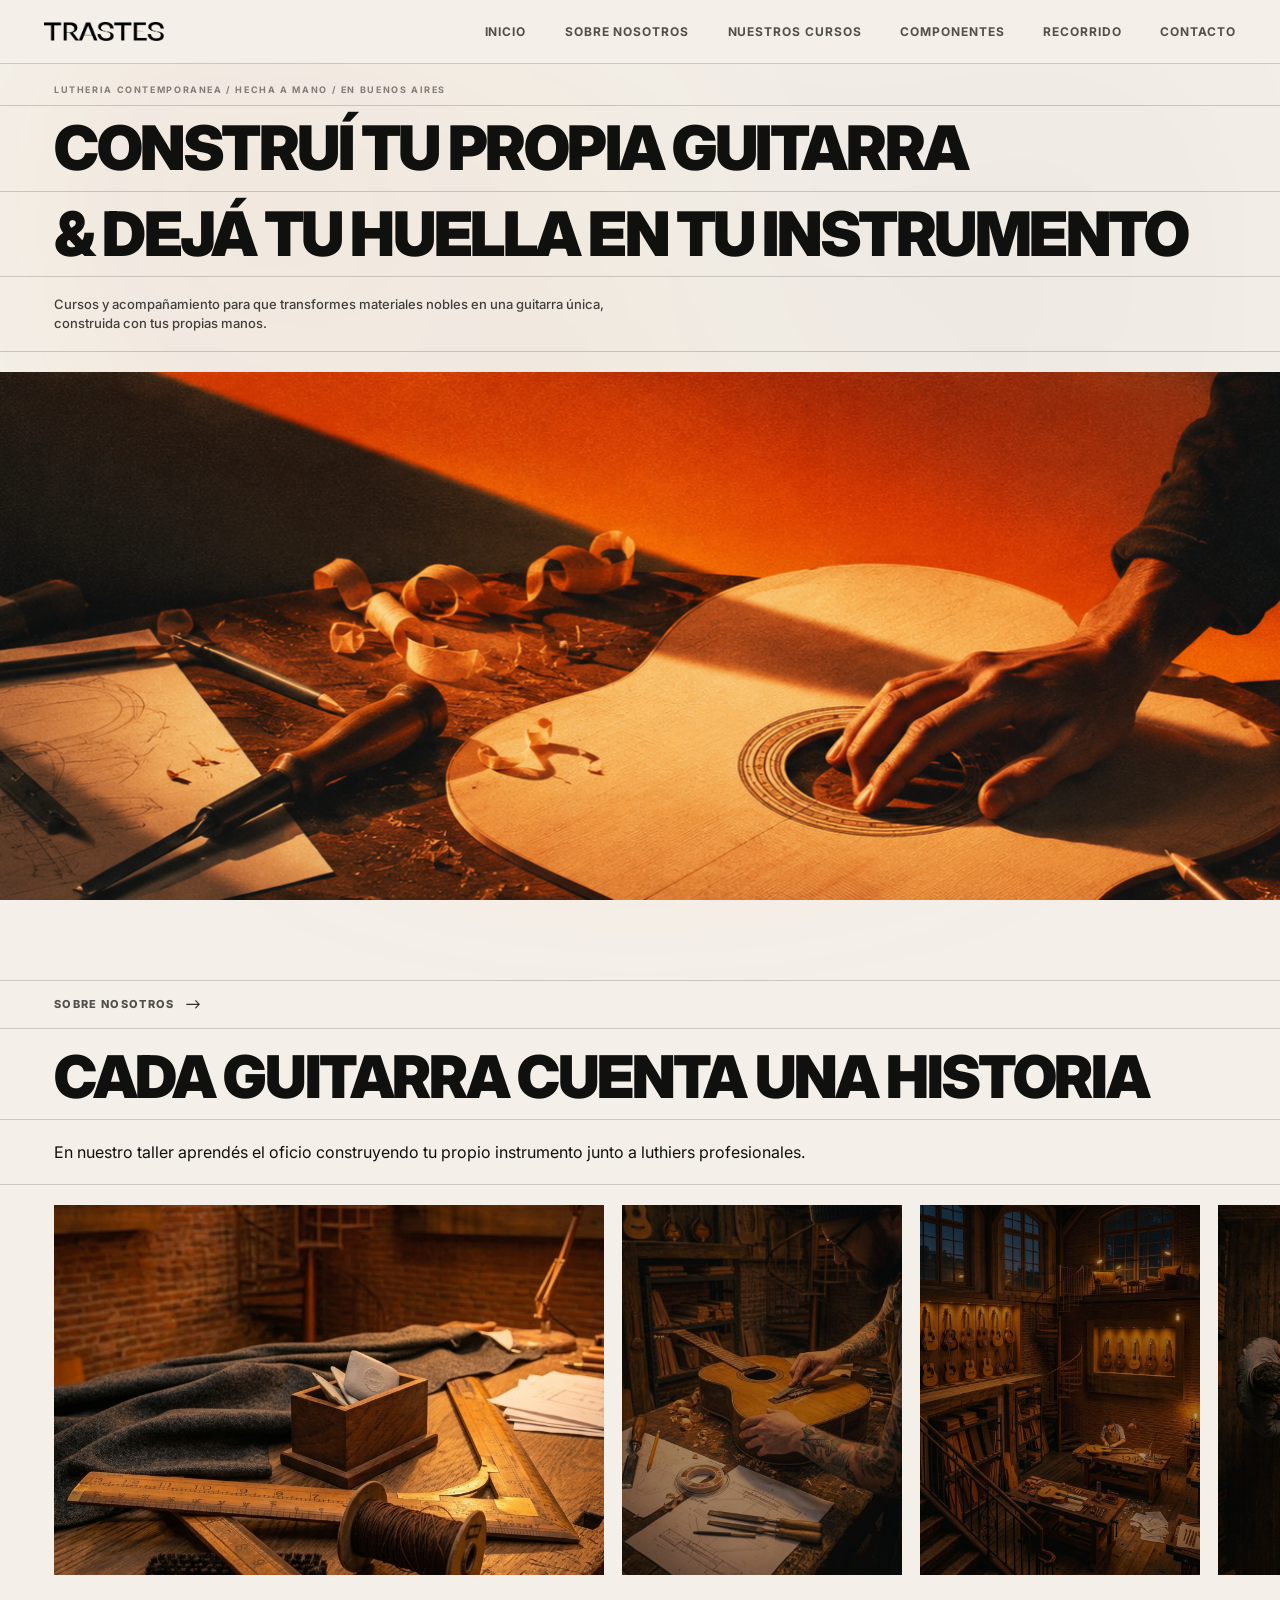
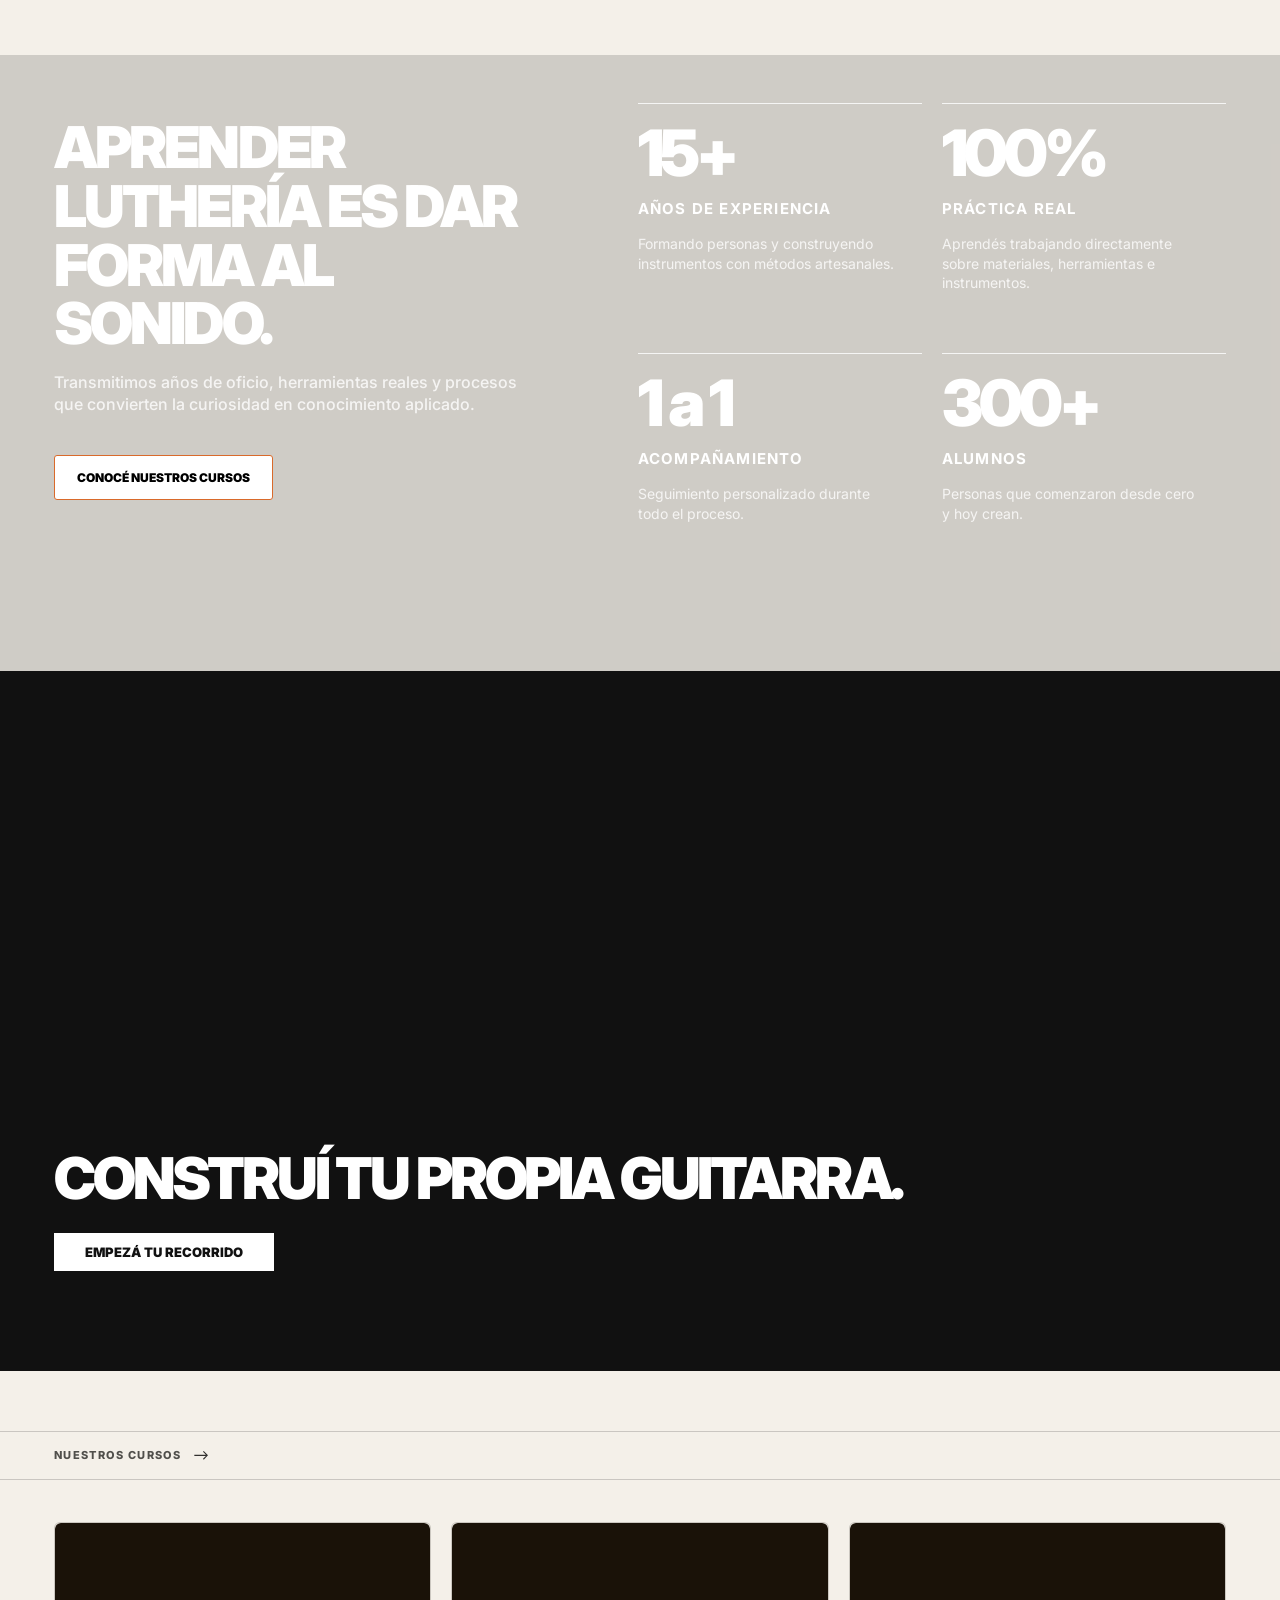
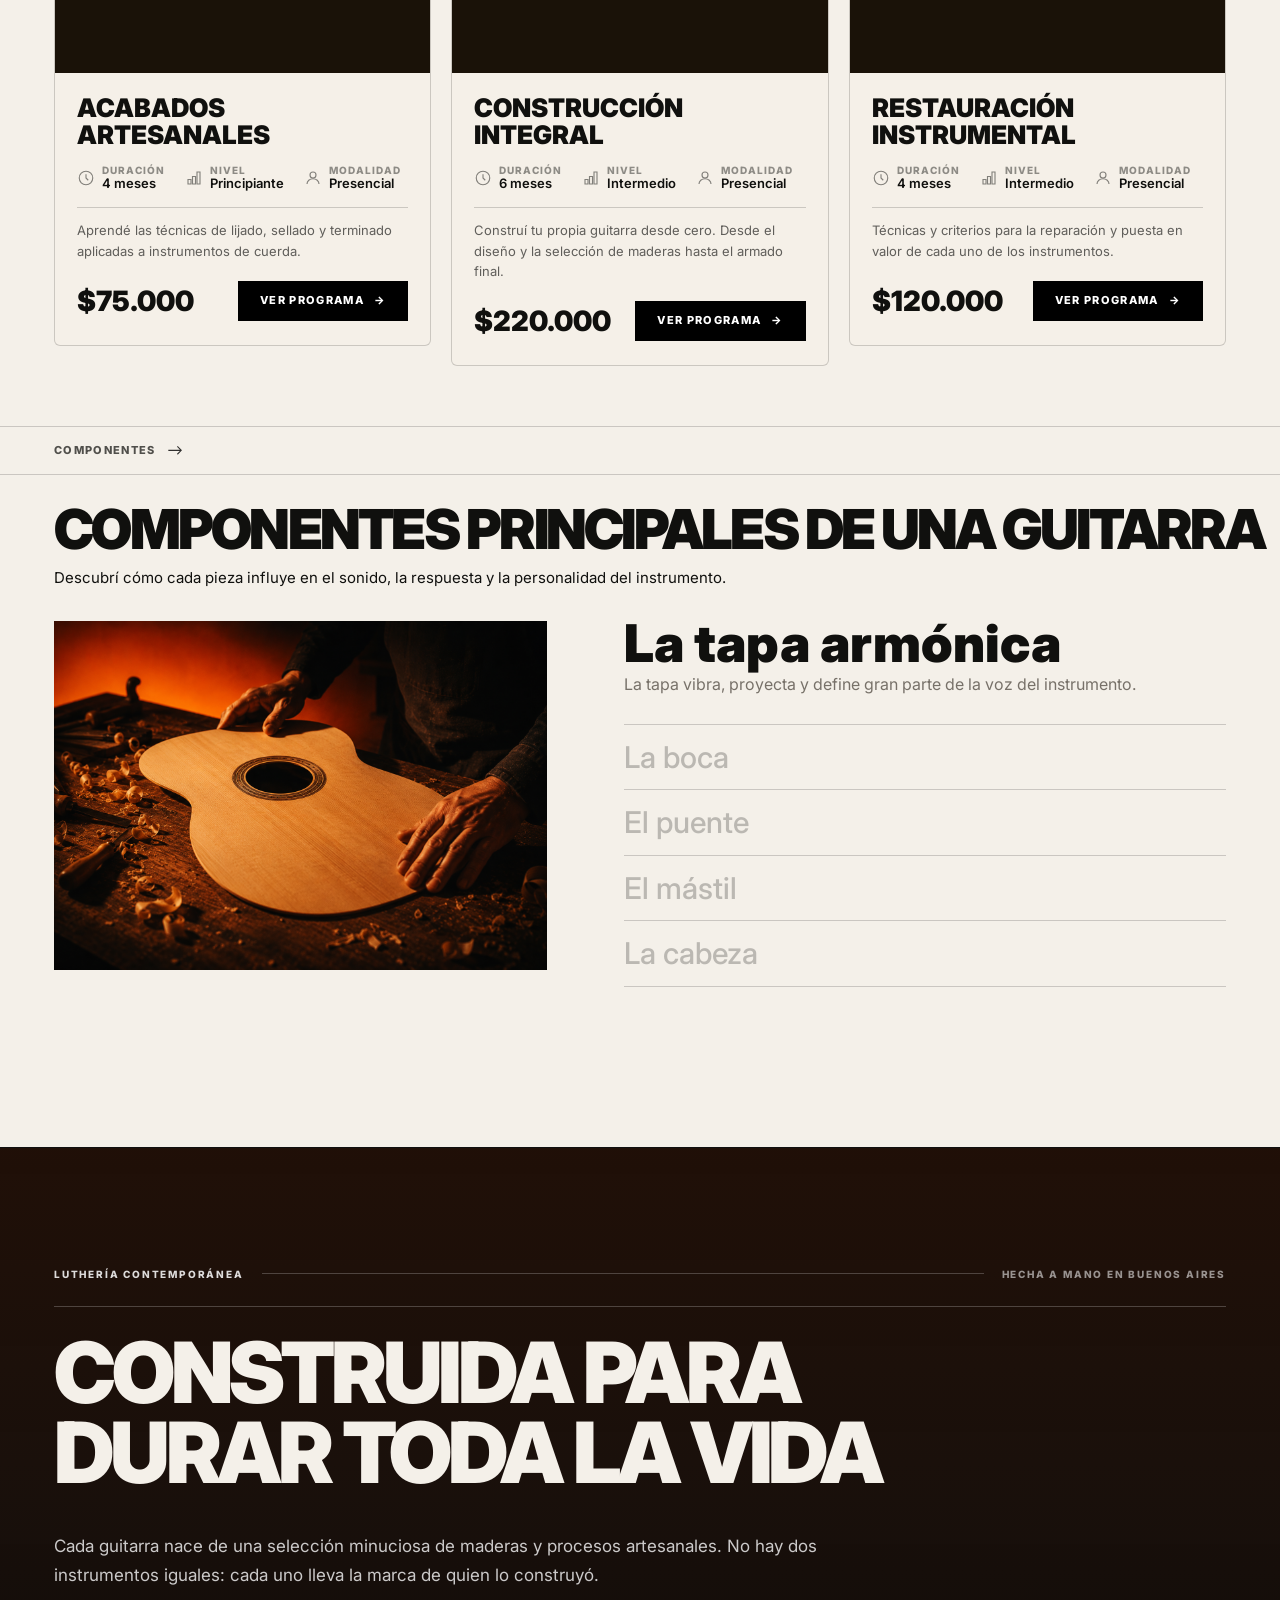
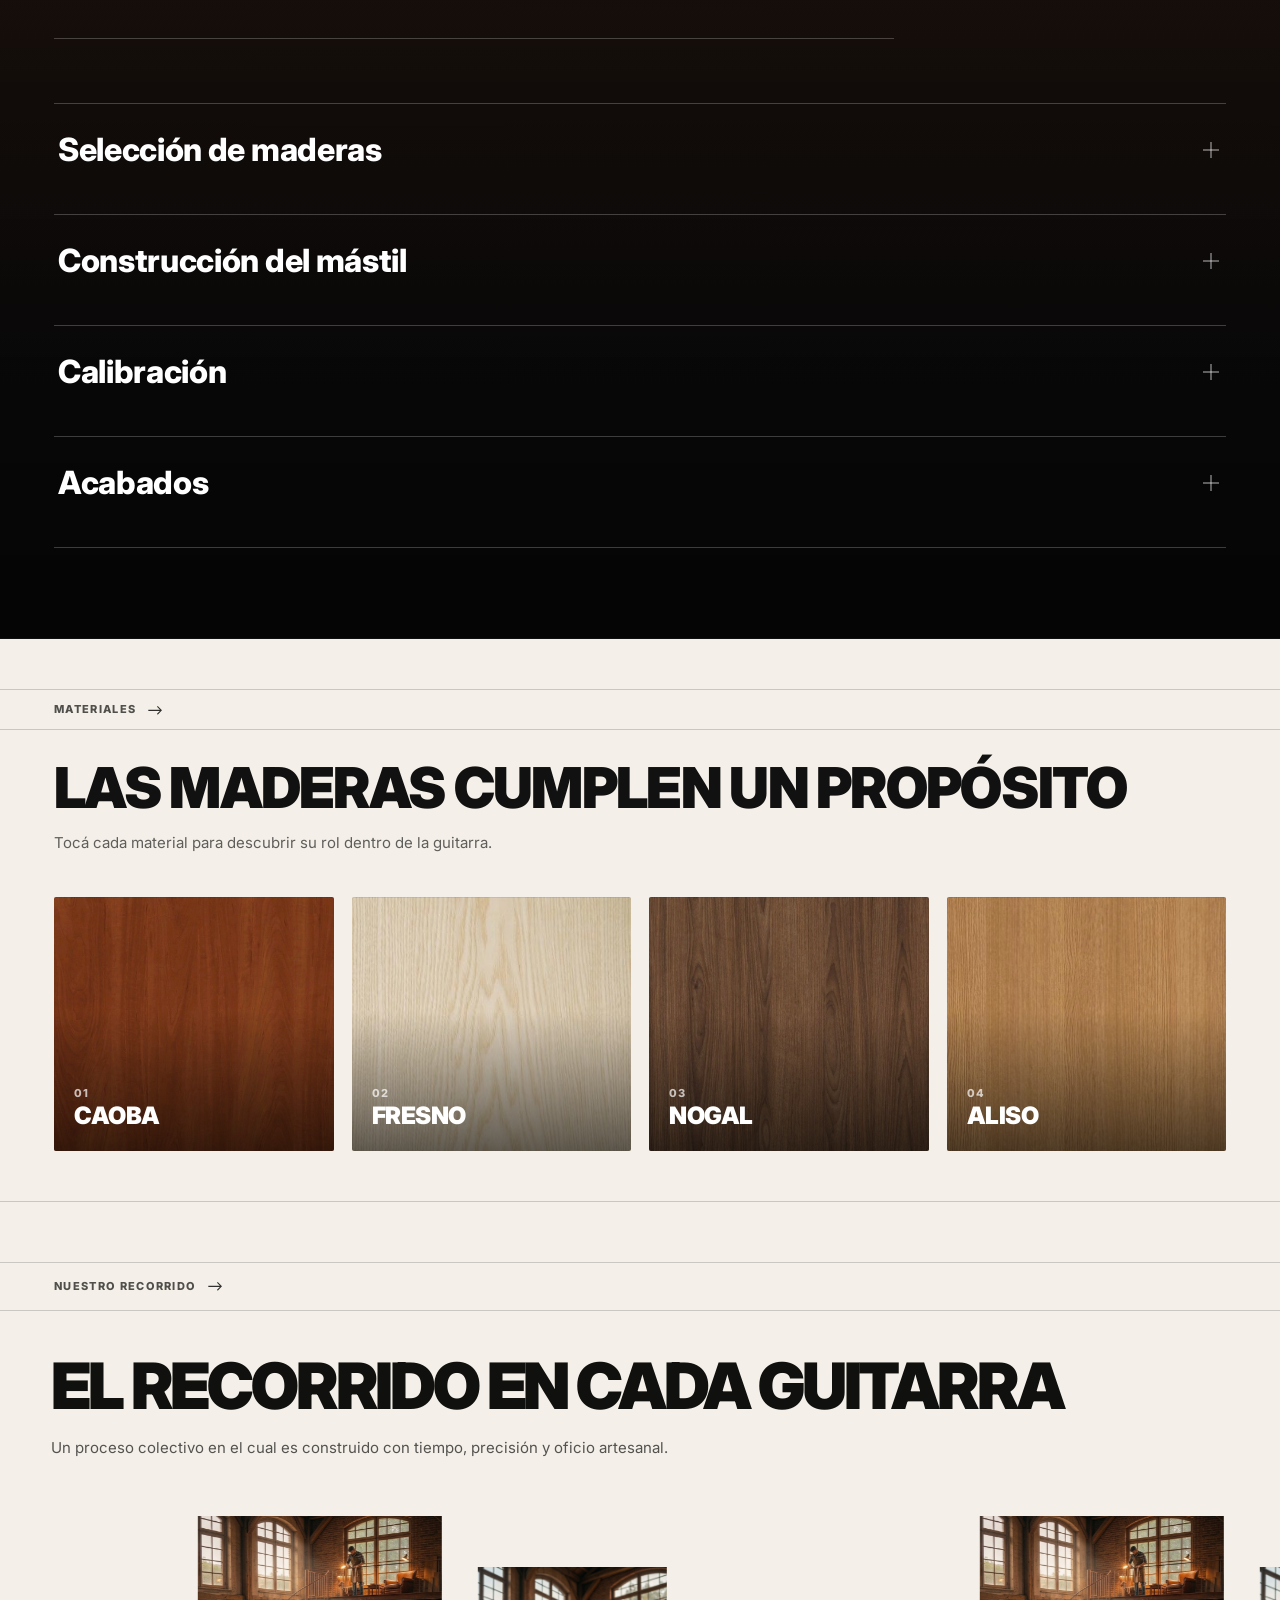
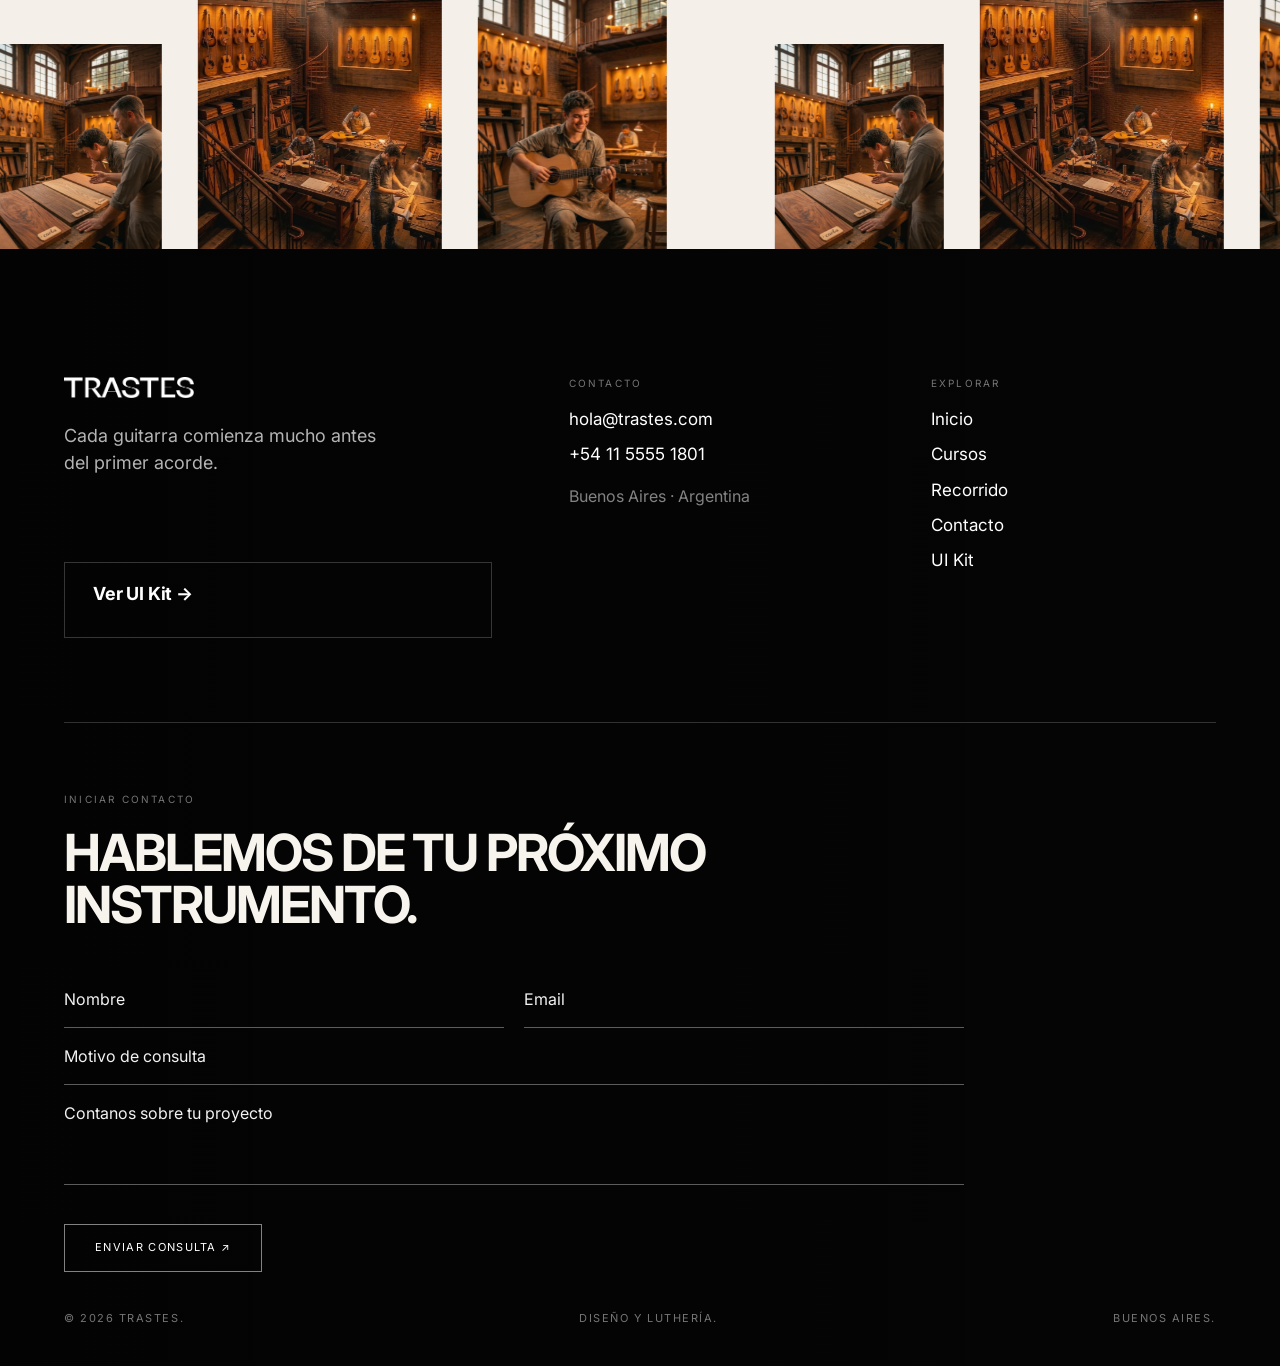
==== commit ab372750: "Entrega 2026 Web" ====
--- a/index.html
+++ b/index.html
@@ -13,6 +13,31 @@
 <body>
 
 <div class="bg-grain" aria-hidden="true"></div>
+
+<!-- PANTALLA DE CARGA — pegá esto al inicio del <body>, antes de todo -->
+<div class="loader" id="loader">
+
+  <div class="loader-bg"></div>
+  <div class="loader-grain"></div>
+
+  <div class="loader-content">
+
+    <div class="loader-brand">
+      <img src="./assets/icons/TRASTES.png" alt="Trastes" class="loader-logo">
+    </div>
+
+    <div class="loader-bar-wrap">
+      <div class="loader-bar" id="loaderBar"></div>
+    </div>
+
+    <div class="loader-bottom">
+      <span class="loader-label">Luthería · Buenos Aires</span>
+      <span class="loader-percent" id="loaderPercent">0%</span>
+    </div>
+
+  </div>
+
+</div>
 
 
   <!-- Encabezado editorial fijo: marca minima, navegacion horizontal y lectura suiza. -->
@@ -36,6 +61,7 @@
 </header>
 
   <main id="inicio">
+
     <!-- 1. Hero editorial: respeta el primer bloque del wireframe con titular gigante, bajada, CTA e imagen/video principal. -->
     <section class="hero section-rule" aria-labelledby="hero-title">
       <div class="eyebrow-row" data-reveal>
@@ -780,7 +806,7 @@
 </section>
 
 
-<!-- 11. Contacto y footer -->
+<!-- 10. Contacto y footer -->
 <footer id="contacto" class="site-footer">
     <div class="footer-bg">
         <video autoplay muted loop playsinline>
--- a/css/styles.css
+++ b/css/styles.css
@@ -131,6 +131,166 @@
 
 button {
   font: inherit;
+}
+
+/* ====================================================
+   LOADER — pantalla de carga
+   Pegá esto en tu CSS principal o en un <style> en el <head>
+==================================================== */
+
+.loader {
+  position: fixed;
+  inset: 0;
+  z-index: 9999;
+  background: #0e0b08;
+  display: flex;
+  align-items: center;
+  justify-content: center;
+  overflow: hidden;
+
+  /* sale con fade + scale */
+  transition:
+    opacity .8s cubic-bezier(.16, 1, .3, 1),
+    transform .8s cubic-bezier(.16, 1, .3, 1);
+}
+
+.loader.is-hidden {
+  opacity: 0;
+  transform: scale(1.04);
+  pointer-events: none;
+}
+
+/* ── FONDO con degradado cálido ── */
+.loader-bg {
+  position: absolute;
+  inset: 0;
+  background:
+    radial-gradient(ellipse at 60% 40%, rgba(61,42,26,.7) 0%, transparent 65%),
+    radial-gradient(ellipse at 20% 80%, rgba(122,92,56,.25) 0%, transparent 55%);
+  z-index: 0;
+}
+
+/* ── GRAIN ── */
+.loader-grain {
+  position: absolute;
+  inset: 0;
+  z-index: 1;
+  opacity: .06;
+  background-image: url("data:image/svg+xml,%3Csvg viewBox='0 0 200 200' xmlns='http://www.w3.org/2000/svg'%3E%3Cfilter id='n'%3E%3CfeTurbulence type='fractalNoise' baseFrequency='0.75' numOctaves='4' stitchTiles='stitch'/%3E%3C/filter%3E%3Crect width='100%25' height='100%25' filter='url(%23n)'/%3E%3C/svg%3E");
+  background-size: 180px;
+  pointer-events: none;
+}
+
+/* ── CONTENIDO ── */
+.loader-content {
+  position: relative;
+  z-index: 2;
+  display: flex;
+  flex-direction: column;
+  align-items: center;
+  gap: clamp(28px, 4vw, 48px);
+  width: min(90vw, 400px);
+}
+
+/* ── LOGO ── */
+.loader-brand {
+  display: flex;
+  align-items: center;
+  justify-content: center;
+
+  opacity: 0;
+  transform: translateY(12px);
+  animation: loaderFadeUp .7s cubic-bezier(.16,1,.3,1) .1s forwards;
+}
+
+.loader-logo {
+  width: clamp(100px, 18vw, 160px);
+  filter: brightness(0) invert(1);
+  opacity: .92;
+}
+
+/* Fallback si no hay imagen: texto */
+.loader-logo-text {
+  font-family: 'Inter', sans-serif;
+  font-weight: 900;
+  font-size: clamp(2rem, 6vw, 3.5rem);
+  letter-spacing: -.06em;
+  text-transform: uppercase;
+  color: #e8ddd0;
+}
+
+/* ── BARRA ── */
+.loader-bar-wrap {
+  width: 100%;
+  height: 1px;
+  background: rgba(255,255,255,.12);
+  position: relative;
+  overflow: hidden;
+
+  opacity: 0;
+  animation: loaderFadeUp .6s cubic-bezier(.16,1,.3,1) .3s forwards;
+}
+
+.loader-bar {
+  position: absolute;
+  left: 0;
+  top: 0;
+  height: 100%;
+  width: 0%;
+  background: #ff5b00;
+  transition: width .1s linear;
+}
+
+/* ── BOTTOM: label + porcentaje ── */
+.loader-bottom {
+  width: 100%;
+  display: flex;
+  align-items: center;
+  justify-content: space-between;
+
+  opacity: 0;
+  animation: loaderFadeUp .6s cubic-bezier(.16,1,.3,1) .4s forwards;
+}
+
+.loader-label {
+  font-family: 'Inter', sans-serif;
+  font-size: 10px;
+  font-weight: 700;
+  letter-spacing: .2em;
+  text-transform: uppercase;
+  color: rgba(255,255,255,.35);
+}
+
+.loader-percent {
+  font-family: 'Inter', sans-serif;
+  font-size: 10px;
+  font-weight: 700;
+  letter-spacing: .14em;
+  color: rgba(255,255,255,.4);
+  font-variant-numeric: tabular-nums;
+  transition: color .2s ease;
+}
+
+/* cuando llega a 100% el porcentaje se pone naranja */
+.loader-percent.is-done {
+  color: #ff5b00;
+}
+
+/* ── ANIMACIÓN ENTRADA ── */
+@keyframes loaderFadeUp {
+  from {
+    opacity: 0;
+    transform: translateY(10px);
+  }
+  to {
+    opacity: 1;
+    transform: translateY(0);
+  }
+}
+
+/* ── BLOQUEA SCROLL MIENTRAS CARGA ── */
+body.is-loading {
+  overflow: hidden;
 }
 
 /* =========================
@@ -565,6 +725,26 @@
 .menu-toggle{
   position: relative;
   z-index: 10000;
+}
+
+.hero-floating{
+    animation:heroFloat 18s ease-in-out infinite;
+}
+
+@keyframes heroFloat{
+
+    0%{
+        transform:translateY(0);
+    }
+
+    50%{
+        transform:translateY(-10px);
+    }
+
+    100%{
+        transform:translateY(0);
+    }
+
 }
 
 @media (max-width:900px){
@@ -821,6 +1001,73 @@
     color:rgba(255,255,255,.78);
 }
 
+/* ==========================
+   ABOUT INTRO ANIMATION
+========================== */
+
+@media (min-width:901px){
+
+.about .kicker,
+.about .statement,
+.about .about-copy,
+.about .about-card{
+    opacity:0;
+    transform:translateY(50px);
+}
+
+.about.show .kicker{
+    opacity:1;
+    transform:none;
+    transition:.8s cubic-bezier(.22,1,.36,1);
+}
+
+.about.show .statement{
+    opacity:1;
+    transform:none;
+    transition:.8s .15s cubic-bezier(.22,1,.36,1);
+}
+
+.about.show .about-copy{
+    opacity:1;
+    transform:none;
+    transition:.8s .3s cubic-bezier(.22,1,.36,1);
+}
+
+.about.show .about-card{
+    opacity:1;
+    transform:none;
+}
+
+.about.show .about-card:nth-child(1){
+    transition:.8s .18s cubic-bezier(.22,1,.36,1);
+}
+
+.about.show .about-card:nth-child(2){
+    transition:.8s .24s cubic-bezier(.22,1,.36,1);
+}
+
+.about.show .about-card:nth-child(3){
+    transition:.8s .30s cubic-bezier(.22,1,.36,1);
+}
+
+.about.show .about-card:nth-child(4){
+    transition:.8s .36s cubic-bezier(.22,1,.36,1);
+}
+}
+
+@media (max-width:900px){
+
+.about .kicker,
+.about .statement,
+.about .about-copy,
+.about .about-card{
+    opacity:1;
+    transform:none;
+    transition:none;
+}
+
+}
+
 /* =========================
    MONITORES GRANDES
 ========================= */
@@ -1062,6 +1309,54 @@
 
 .intro-label{
     color:rgba(255,255,255,.6);
+}
+
+/* ==========================================
+   INTRO EXPERIENCE ANIMATION
+========================================== */
+
+.intro-text,
+.experience-card{
+    opacity:0;
+    transform:translateY(50px);
+}
+
+.intro-cards.show .intro-text{
+    opacity:1;
+    transform:none;
+    transition:.8s cubic-bezier(.22,1,.36,1);
+}
+
+.intro-cards.show .experience-card{
+    opacity:1;
+    transform:none;
+}
+
+.intro-cards.show .experience-card:nth-child(1){
+    transition:.8s .18s cubic-bezier(.22,1,.36,1);
+}
+
+.intro-cards.show .experience-card:nth-child(2){
+    transition:.8s .28s cubic-bezier(.22,1,.36,1);
+}
+
+.intro-cards.show .experience-card:nth-child(3){
+    transition:.8s .38s cubic-bezier(.22,1,.36,1);
+}
+
+.intro-cards.show .experience-card:nth-child(4){
+    transition:.8s .48s cubic-bezier(.22,1,.36,1);
+}
+
+@media(max-width:900px){
+
+.intro-text,
+.experience-card{
+    opacity:1;
+    transform:none;
+    transition:none;
+}
+
 }
 
 @media (min-width:1900px){
@@ -1346,26 +1641,34 @@
 }
 
 .courses .kicker{
-    width:100%;
-    padding:0px 50px;
+    width:100vw;
+    margin-left:calc(50% - 50vw);
+    display:flex;
+    align-items:center;
+    padding:18px 0;
     margin-bottom:42px;
     border-top:1px solid var(--line);
     border-bottom:1px solid var(--line);
 }
 
 .courses .kicker-inner{
-    height:64px;
     display:flex;
     align-items:center;
-    gap:14px;
-    padding:0;
-    font-size:14px;
-    font-weight:700;
+    gap:12px;
+    padding:0 clamp(20px,5vw,54px);
+}
+
+.courses .kicker span{
+    font-size:11px;
+    font-weight:800;
+    letter-spacing:.12em;
+    text-transform:uppercase;
 }
 
 .courses .kicker img{
-    width:20px;
-    height:20px;
+    width:14px;
+    opacity:.8;
+    transform:scaleX(-1);
 }
 
 .courses-container{
@@ -1558,6 +1861,50 @@
   transform: translateX(4px);
 }
 
+/* ==========================================
+   COURSES REVEAL
+========================================== */
+
+.courses .kicker,
+.course-card{
+    opacity:0;
+    transform:translateY(50px);
+}
+
+.courses.show .kicker{
+    opacity:1;
+    transform:none;
+    transition:.8s cubic-bezier(.22,1,.36,1);
+}
+
+.courses.show .course-card{
+    opacity:1;
+    transform:none;
+}
+
+.courses.show .course-card:nth-child(1){
+    transition:.8s .18s cubic-bezier(.22,1,.36,1);
+}
+
+.courses.show .course-card:nth-child(2){
+    transition:.8s .30s cubic-bezier(.22,1,.36,1);
+}
+
+.courses.show .course-card:nth-child(3){
+    transition:.8s .42s cubic-bezier(.22,1,.36,1);
+}
+
+@media(max-width:960px){
+
+.courses .kicker,
+.course-card{
+    opacity:1;
+    transform:none;
+    transition:none;
+}
+
+}
+
 /* =========================
    RESPONSIVE
 ========================= */
@@ -1852,6 +2199,90 @@
     margin-top:12px;
 }
 
+/* ==========================================
+   GUITAR PARTS REVEAL
+========================================== */
+
+.guitar-parts .kicker,
+.parts-title,
+.parts-subtitle,
+.parts-media,
+.part-block{
+
+    opacity:0;
+    transform:translateY(50px);
+
+}
+
+.guitar-parts.show .kicker{
+
+    opacity:1;
+    transform:none;
+    transition:.8s cubic-bezier(.22,1,.36,1);
+
+}
+
+.guitar-parts.show .parts-title{
+
+    opacity:1;
+    transform:none;
+    transition:.8s .15s cubic-bezier(.22,1,.36,1);
+
+}
+
+.guitar-parts.show .parts-subtitle{
+
+    opacity:1;
+    transform:none;
+    transition:.8s .3s cubic-bezier(.22,1,.36,1);
+
+}
+
+.guitar-parts.show .parts-media{
+
+    opacity:1;
+    transform:none;
+    transition:.9s .45s cubic-bezier(.22,1,.36,1);
+
+}
+
+.guitar-parts.show .part-block{
+
+    opacity:1;
+    transform:none;
+
+}
+
+.guitar-parts.show .part-block:nth-child(1){
+
+    transition:.7s .55s cubic-bezier(.22,1,.36,1);
+
+}
+
+.guitar-parts.show .part-block:nth-child(2){
+
+    transition:.7s .65s cubic-bezier(.22,1,.36,1);
+
+}
+
+.guitar-parts.show .part-block:nth-child(3){
+
+    transition:.7s .75s cubic-bezier(.22,1,.36,1);
+
+}
+
+.guitar-parts.show .part-block:nth-child(4){
+
+    transition:.7s .85s cubic-bezier(.22,1,.36,1);
+
+}
+
+.guitar-parts.show .part-block:nth-child(5){
+
+    transition:.7s .95s cubic-bezier(.22,1,.36,1);
+
+}
+
 @keyframes premiumFloat{
 
     0%{
@@ -1950,6 +2381,18 @@
     .part-block.is-selected .part-item{
         font-size:30px;
     }
+
+    .guitar-parts .kicker,
+.parts-title,
+.parts-subtitle,
+.parts-media,
+.part-block{
+
+    opacity:1;
+    transform:none;
+    transition:none;
+
+}
 
 }
 
@@ -2183,6 +2626,83 @@
 .editorial-statement.is-open-kb .editorial-statement-icon::after{
     transform:translate(-50%,-50%) rotate(90deg);
     opacity:0;
+}
+
+/* ==========================================
+   EDITORIAL REVEAL
+========================================== */
+
+.editorial-kicker,
+.editorial-line span,
+.editorial-lede,
+.editorial-statement{
+
+    opacity:0;
+    transform:translateY(50px);
+
+}
+
+.editorial.is-visible .editorial-kicker{
+
+    opacity:1;
+    transform:none;
+    transition:.8s cubic-bezier(.22,1,.36,1);
+
+}
+
+.editorial.is-visible .editorial-line:nth-child(1) span{
+
+    opacity:1;
+    transform:none;
+    transition:.8s .15s cubic-bezier(.22,1,.36,1);
+
+}
+
+.editorial.is-visible .editorial-line:nth-child(2) span{
+
+    opacity:1;
+    transform:none;
+    transition:.8s .28s cubic-bezier(.22,1,.36,1);
+
+}
+
+.editorial.is-visible .editorial-lede{
+
+    opacity:1;
+    transform:none;
+    transition:.8s .45s cubic-bezier(.22,1,.36,1);
+
+}
+
+.editorial.is-visible .editorial-statement{
+
+    opacity:1;
+    transform:none;
+
+}
+
+.editorial.is-visible .editorial-statement:nth-child(1){
+
+    transition:.7s .60s cubic-bezier(.22,1,.36,1);
+
+}
+
+.editorial.is-visible .editorial-statement:nth-child(2){
+
+    transition:.7s .72s cubic-bezier(.22,1,.36,1);
+
+}
+
+.editorial.is-visible .editorial-statement:nth-child(3){
+
+    transition:.7s .84s cubic-bezier(.22,1,.36,1);
+
+}
+
+.editorial.is-visible .editorial-statement:nth-child(4){
+
+    transition:.7s .96s cubic-bezier(.22,1,.36,1);
+
 }
 
 /* =====================================================
@@ -2423,6 +2943,57 @@
     transform:rotateY(180deg) translateY(-6px);
 }
 
+/* ==========================
+   MATERIALS INTRO ANIMATION
+========================== */
+
+.materials .kicker,
+.materials-header,
+.materials-card{
+    opacity:0;
+    transform:translateY(50px);
+}
+
+.materials.show .kicker{
+    opacity:1;
+    transform:none;
+    transition:
+        opacity .8s,
+        transform .8s cubic-bezier(.22,1,.36,1);
+}
+
+.materials.show .materials-header{
+    opacity:1;
+    transform:none;
+    transition:
+        opacity .8s .15s,
+        transform .8s .15s cubic-bezier(.22,1,.36,1);
+}
+
+.materials.show .materials-card{
+    opacity:1;
+    transform:none;
+    transition:
+        opacity .8s,
+        transform .8s cubic-bezier(.22,1,.36,1);
+}
+
+.materials.show .materials-card:nth-child(1){
+    transition-delay:.28s;
+}
+
+.materials.show .materials-card:nth-child(2){
+    transition-delay:.38s;
+}
+
+.materials.show .materials-card:nth-child(3){
+    transition-delay:.48s;
+}
+
+.materials.show .materials-card:nth-child(4){
+    transition-delay:.58s;
+}
+
 /* =====================================================
    RESPONSIVE
 ===================================================== */
@@ -2708,6 +3279,41 @@
 
 .marquee-track.images img:hover{
     transform:translateY(-8px);
+}
+
+/* ==========================
+   GALLERY INTRO ANIMATION
+========================== */
+
+.gallery-marquee-section .kicker,
+.gallery-heading,
+.gallery-marquee{
+    opacity:0;
+    transform:translateY(60px);
+}
+
+.gallery-marquee-section.show .kicker{
+    opacity:1;
+    transform:none;
+    transition:
+        opacity .8s,
+        transform .8s cubic-bezier(.22,1,.36,1);
+}
+
+.gallery-marquee-section.show .gallery-heading{
+    opacity:1;
+    transform:none;
+    transition:
+        opacity .8s .15s,
+        transform .8s .15s cubic-bezier(.22,1,.36,1);
+}
+
+.gallery-marquee-section.show .gallery-marquee{
+    opacity:1;
+    transform:none;
+    transition:
+        opacity .9s .35s,
+        transform .9s .35s cubic-bezier(.22,1,.36,1);
 }
 
 
@@ -3041,6 +3647,41 @@
   color: #ff5b00;
 }
 
+/* ==========================
+   FOOTER INTRO ANIMATION
+========================== */
+
+.footer-grid,
+.footer-form,
+.footer-bottom{
+    opacity:0;
+    transform:translateY(60px);
+}
+
+.site-footer.show .footer-grid{
+    opacity:1;
+    transform:none;
+    transition:
+        opacity .8s,
+        transform .8s cubic-bezier(.22,1,.36,1);
+}
+
+.site-footer.show .footer-form{
+    opacity:1;
+    transform:none;
+    transition:
+        opacity .8s .18s,
+        transform .8s .18s cubic-bezier(.22,1,.36,1);
+}
+
+.site-footer.show .footer-bottom{
+    opacity:1;
+    transform:none;
+    transition:
+        opacity .8s .35s,
+        transform .8s .35s cubic-bezier(.22,1,.36,1);
+}
+
 @media(max-width:900px){
 
     .footer-grid{
@@ -3049,6 +3690,12 @@
 
     .form-row{
         grid-template-columns:1fr;
+    }
+
+    .footer-uikit-btn{
+        margin-top:20px;      /* o 30px si querés más aire */
+        margin-bottom:0;
+        width:fit-content;
     }
 }
 
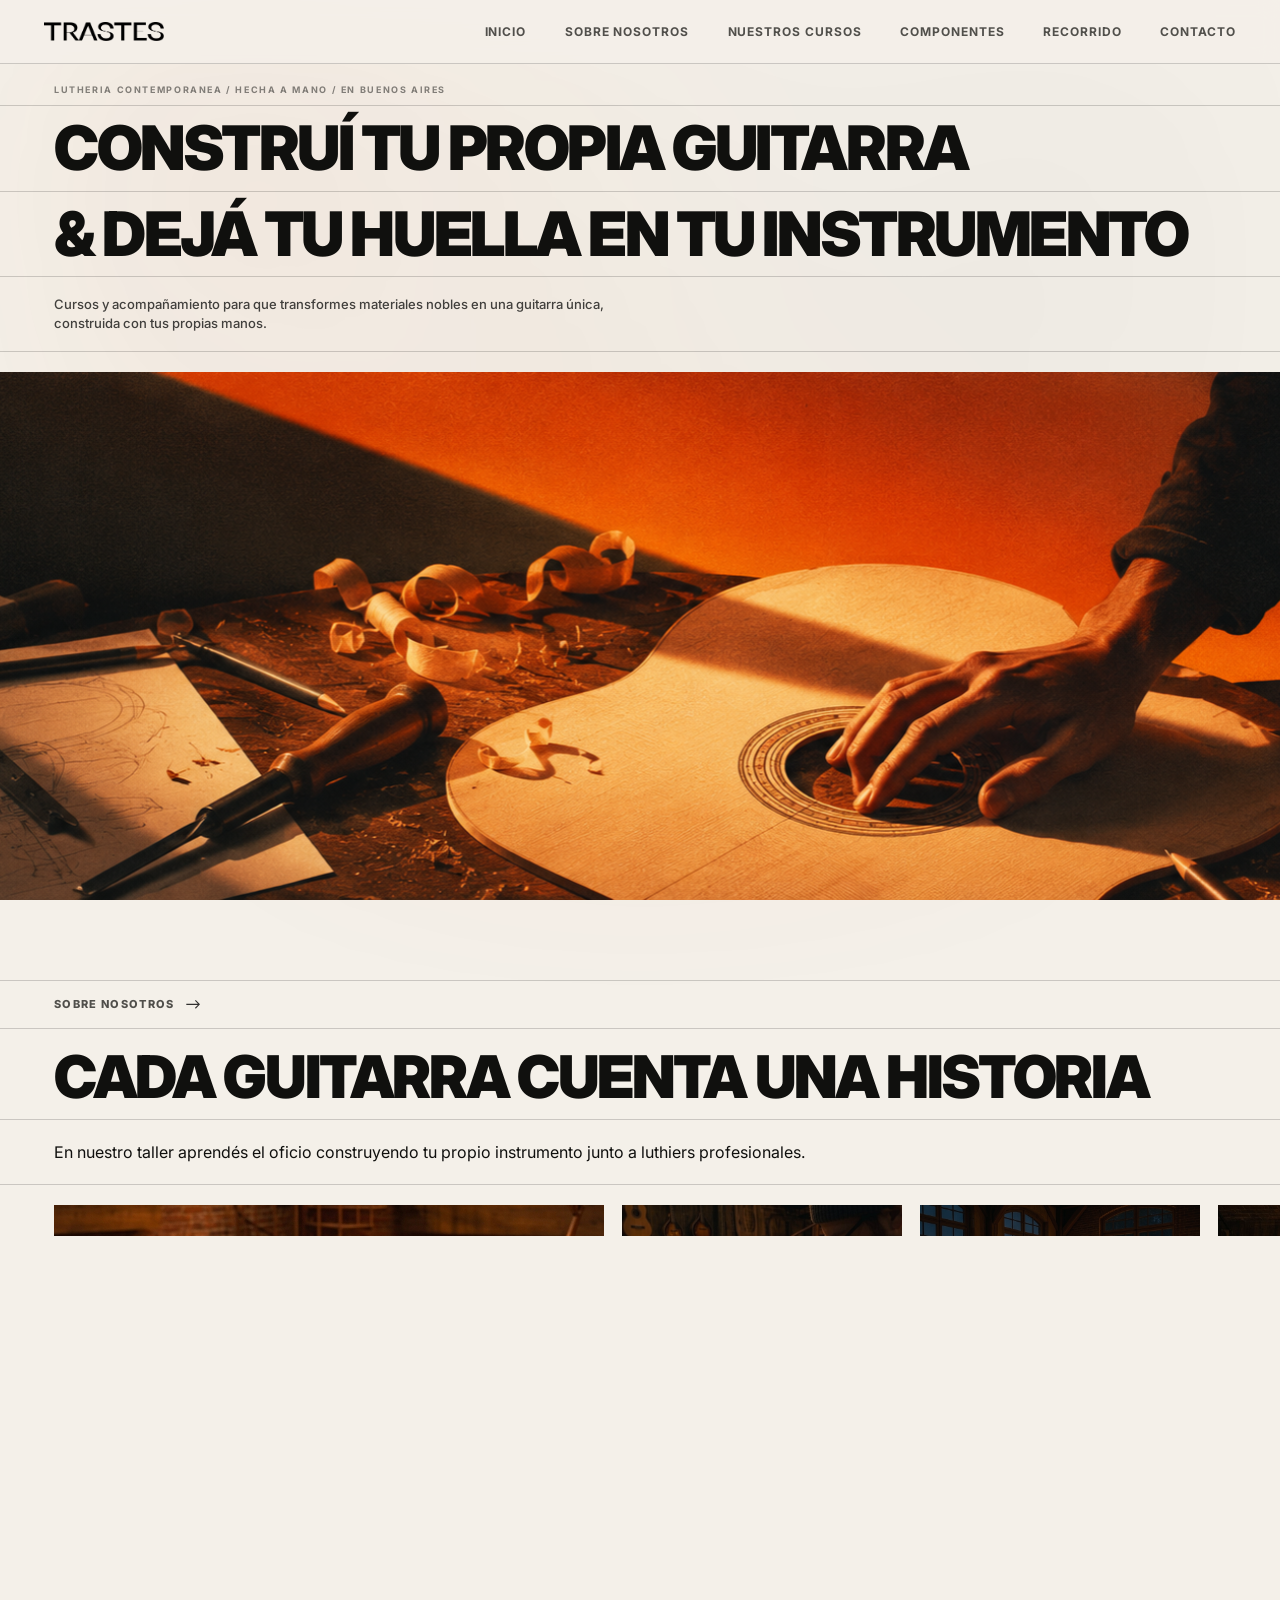
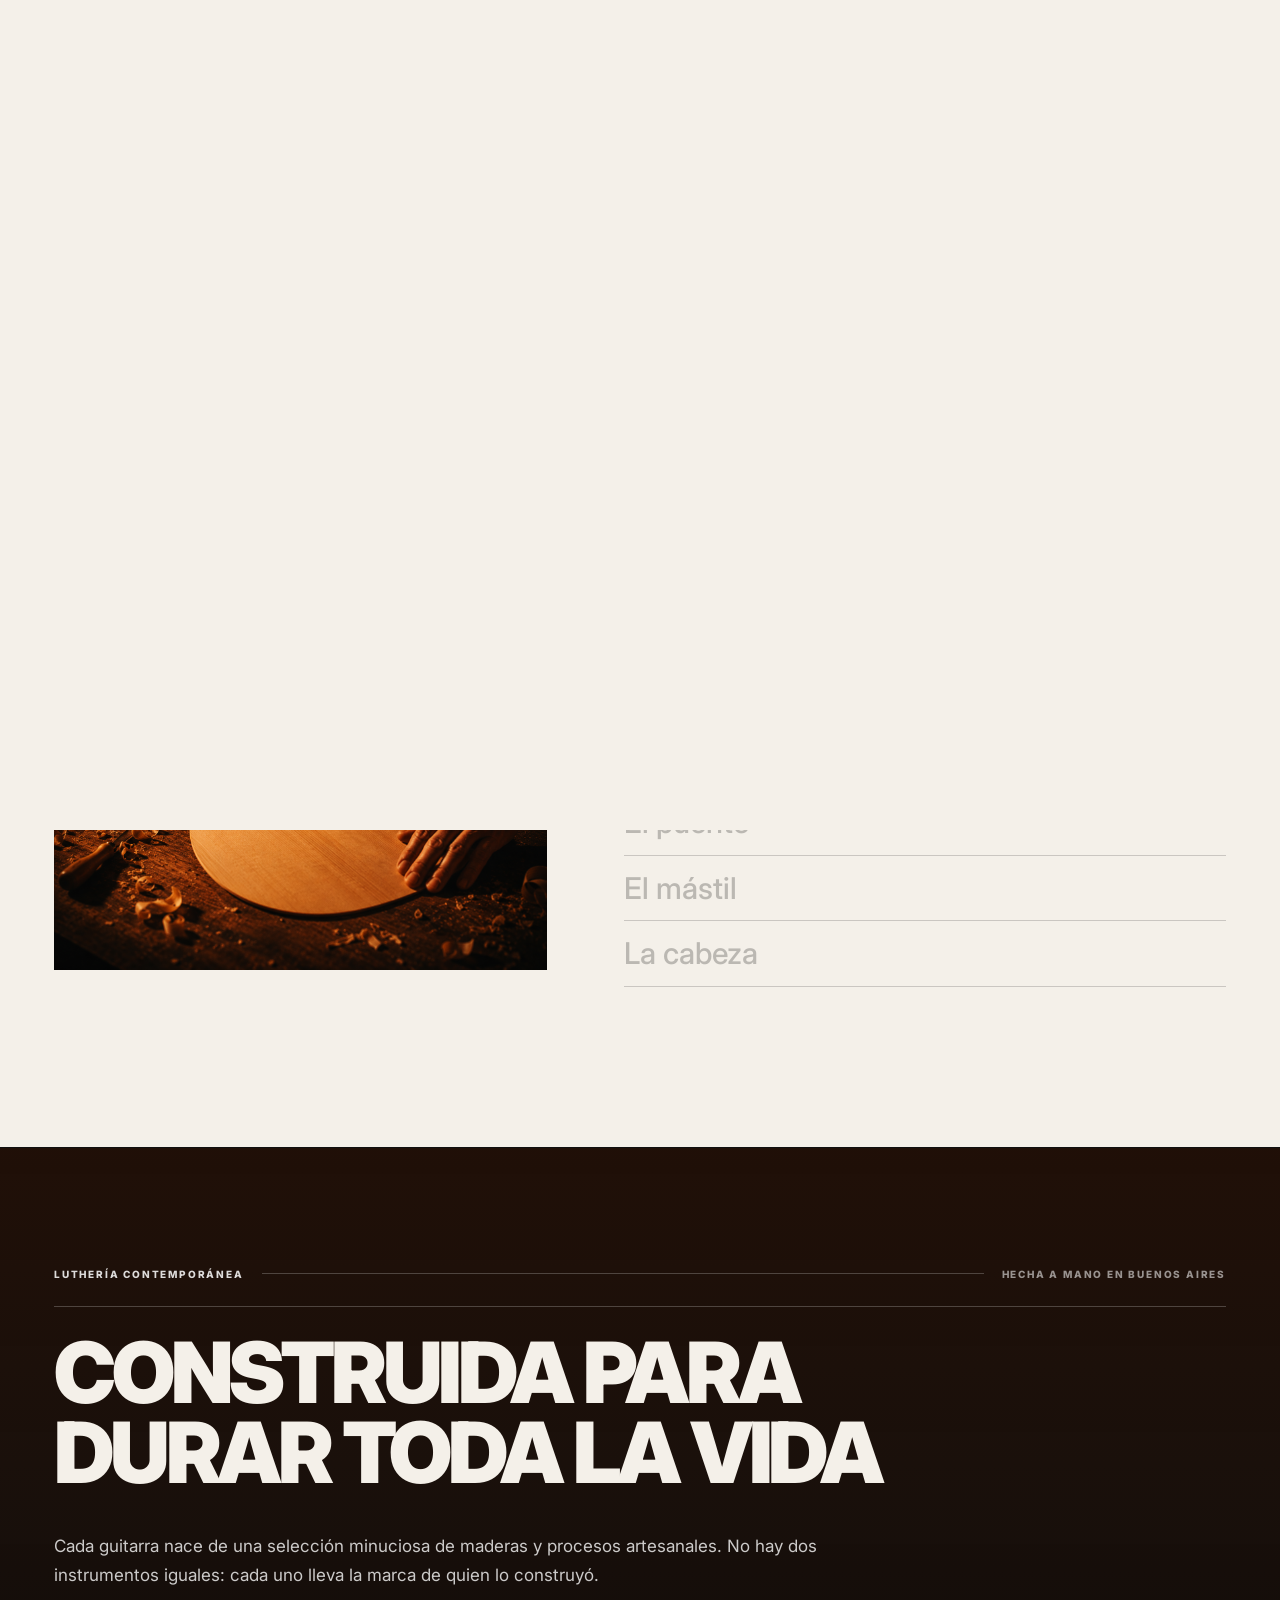
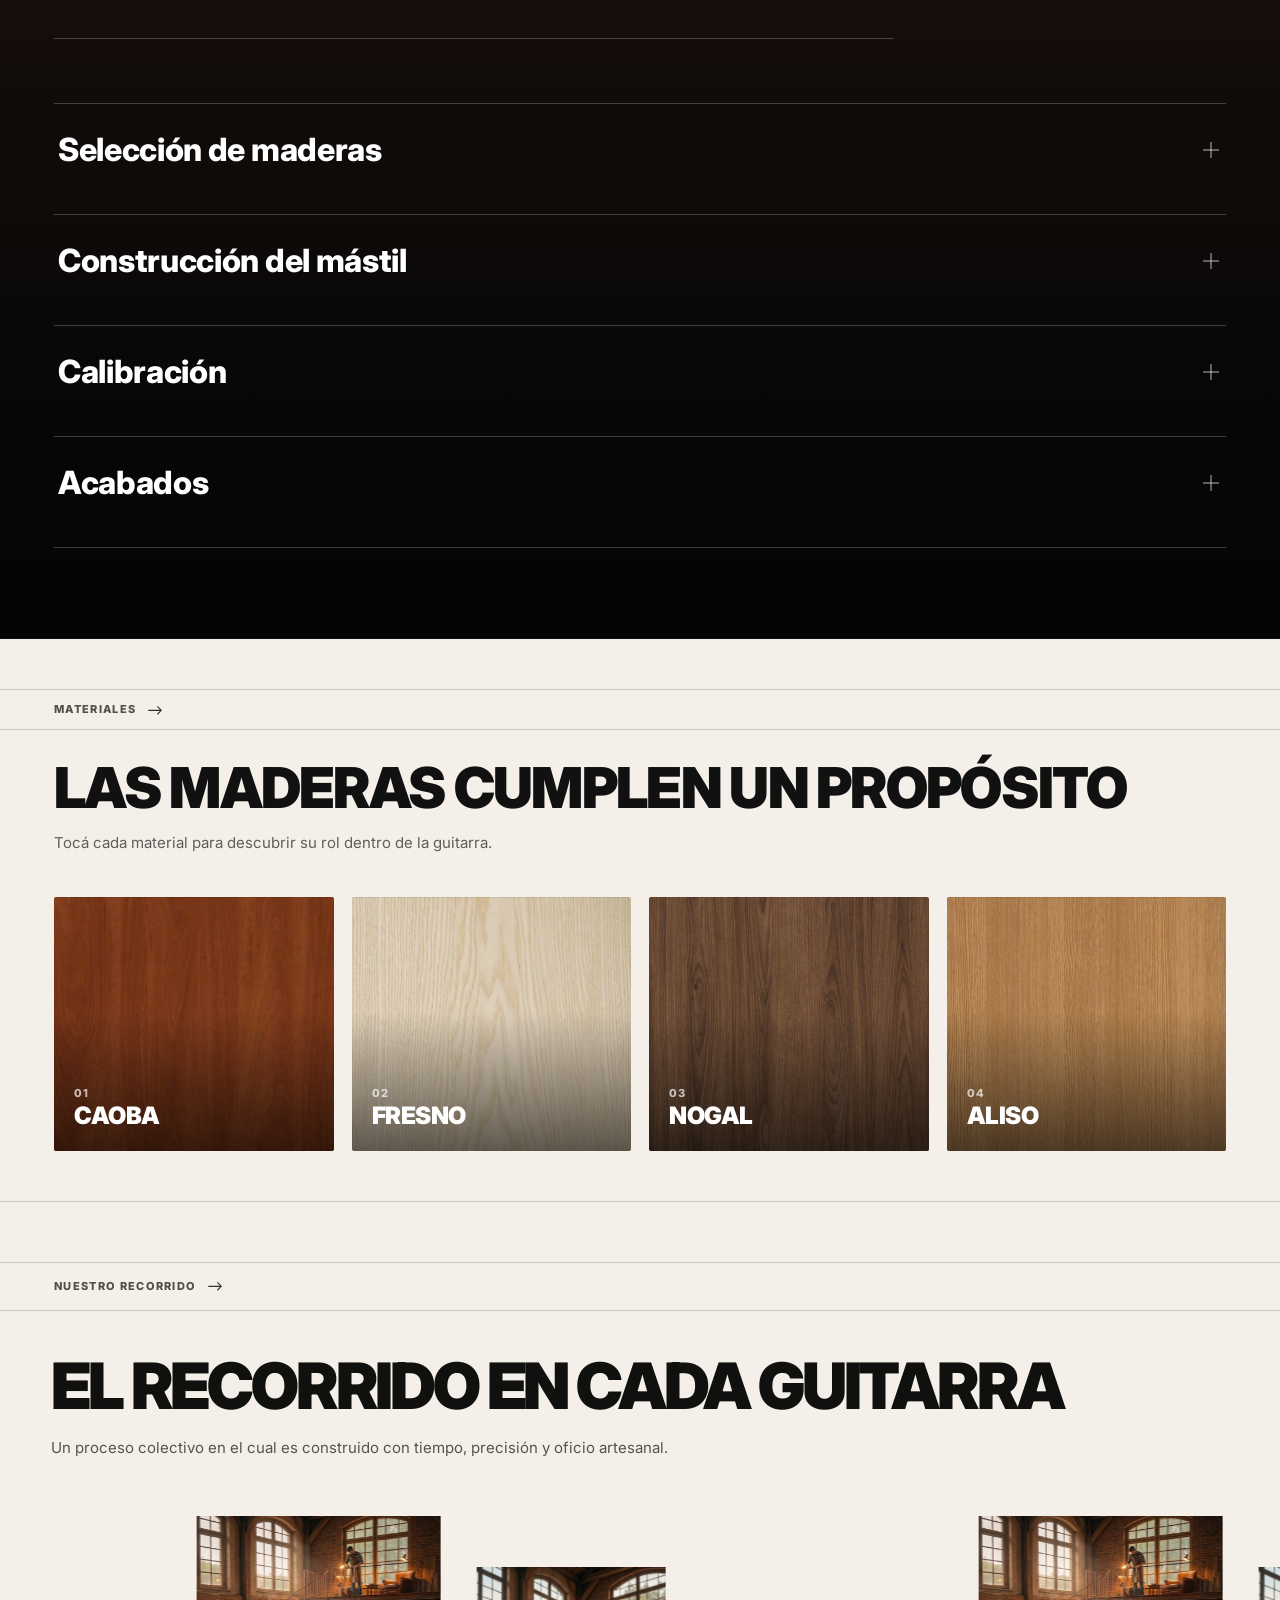
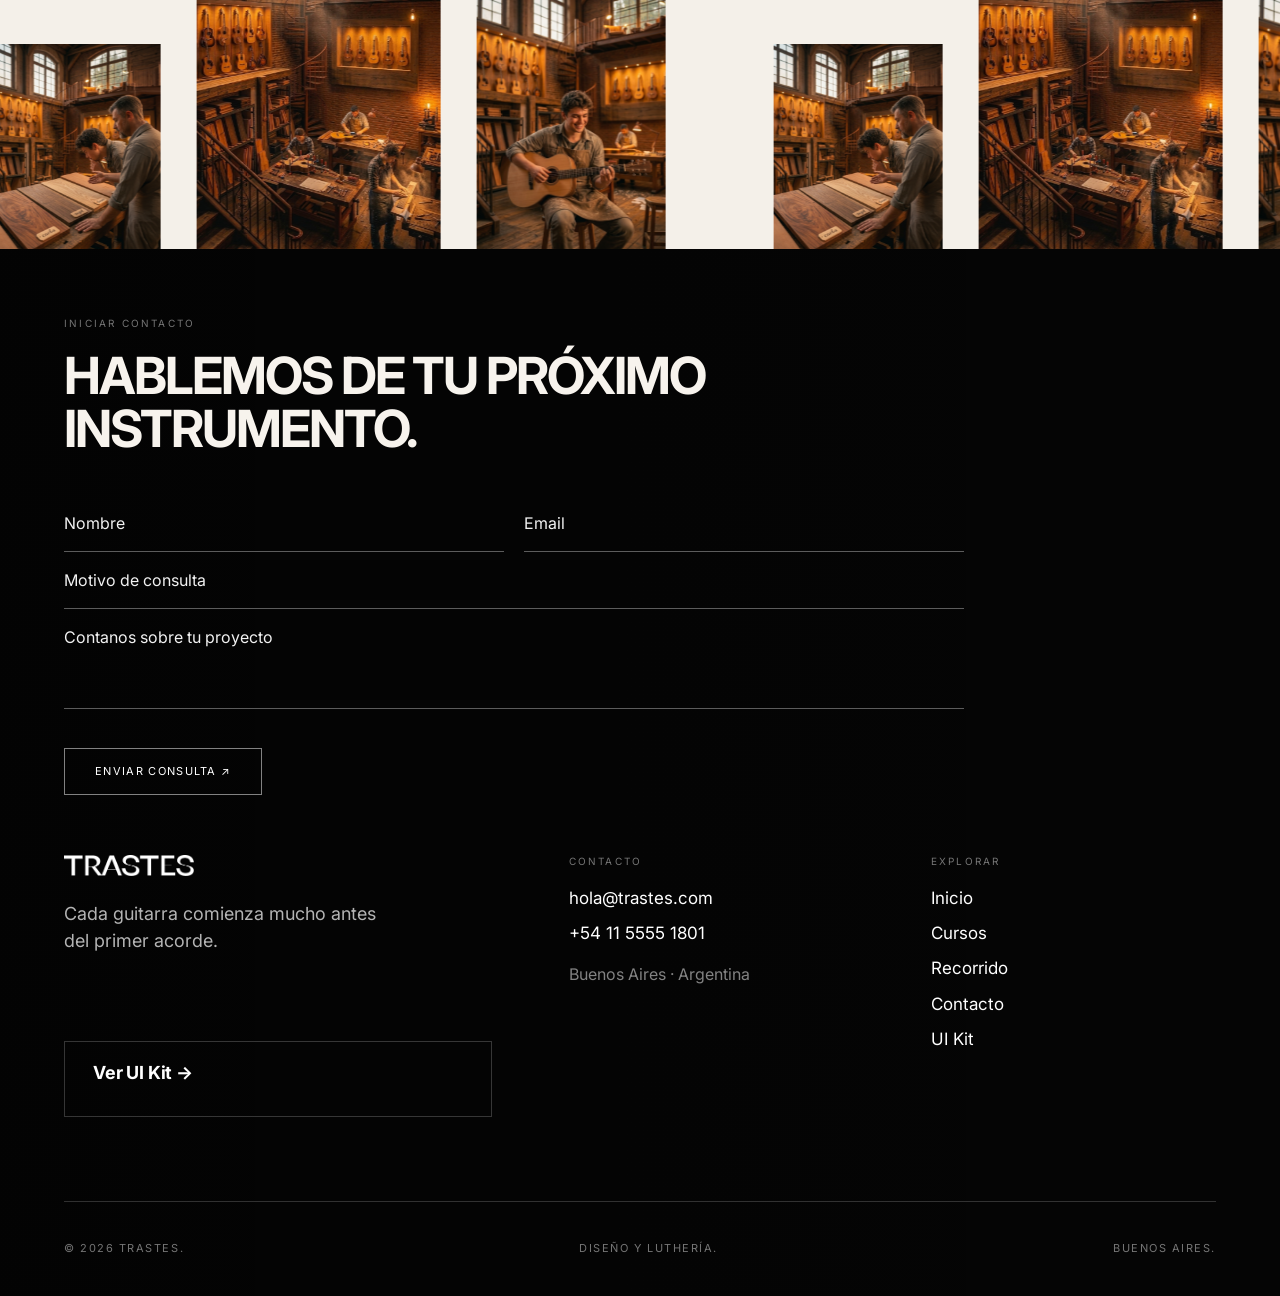
==== commit 7c747737: "Entrega 2026 TP2 Web" ====
--- a/index.html
+++ b/index.html
@@ -199,7 +199,7 @@
         </div>
         <div class="intro-stats">
             <article class="experience-card" data-reveal>
-                <strong>15+</strong>
+                <strong>+15</strong>
                 <div>
                     <h3>
                         Años de experiencia
@@ -234,7 +234,7 @@
                 </div>
             </article>
             <article class="experience-card" data-reveal>
-                <strong>300+</strong>
+                <strong>+300</strong>
                 <div>
                     <h3>
                         Alumnos
@@ -813,45 +813,6 @@
             <source src="./assets/videos/fondo-footer.mp4" type="video/mp4">
         </video>
     </div>
-    <div class="footer-grid">
-        <div class="footer-brand">
-            <img src="./assets/icons/TRASTES.png" alt="TRASTES">
-            <p class="footer-tagline">
-                Cada guitarra comienza mucho antes del primer acorde.
-            </p>
-        </div>
-        <div class="footer-contact">
-            <span class="footer-label">
-                Contacto
-            </span>
-            <a href="mailto:hola@trastes.com">
-                hola@trastes.com
-            </a>
-            <a href="tel:+541155551801">
-                +54 11 5555 1801
-            </a>
-            <address>
-                Buenos Aires · Argentina
-            </address>
-        </div>
-        <div class="footer-links">
-    <span class="footer-label">
-        Explorar
-    </span>
-    <a href="#inicio">Inicio</a>
-    <a href="#cursos">Cursos</a>
-    <a href="#recorrido">Recorrido</a>
-    <a href="#contacto">Contacto</a>
-    <a href="./ui-kit.html">UI Kit</a>
-</div>
-
-        <!-- UI KIT LINK -->
-<a href="./ui-kit.html" class="footer-uikit-btn">
-  <span class="footer-uikit-title">Ver UI Kit →</span>
-</a>
-
-    </div>
-
     <div class="footer-form">
         <span class="footer-label">
             Iniciar contacto
@@ -878,6 +839,47 @@
             </button>
         </form>
     </div>
+    
+<br><br><br>
+
+    <div class="footer-grid">
+        <div class="footer-brand">
+            <img src="./assets/icons/TRASTES.png" alt="TRASTES">
+            <p class="footer-tagline">
+                Cada guitarra comienza mucho antes del primer acorde.
+            </p>
+        </div>
+        <div class="footer-contact">
+            <span class="footer-label">
+                Contacto
+            </span>
+            <a href="mailto:hola@trastes.com">
+                hola@trastes.com
+            </a>
+            <a href="tel:+541155551801">
+                +54 11 5555 1801
+            </a>
+            <address>
+                Buenos Aires · Argentina
+            </address>
+        </div>
+        <div class="footer-links">
+    <span class="footer-label">
+        Explorar
+    </span>
+    <a href="#inicio">Inicio</a>
+    <a href="#cursos">Cursos</a>
+    <a href="#recorrido">Recorrido</a>
+    <a href="#contacto">Contacto</a>
+    <a href="./ui-kit.html">UI Kit</a>
+</div>
+
+        <!-- UI KIT LINK -->
+<a href="./ui-kit.html" class="footer-uikit-btn">
+  <span class="footer-uikit-title">Ver UI Kit →</span>
+</a>
+
+    </div>
 
     <div class="footer-bottom">
         <span>
--- a/css/styles.css
+++ b/css/styles.css
@@ -1240,7 +1240,6 @@
     min-height:230px;
     border-top:1px solid rgba(255,255,255,.8);
     padding-top:22px;
-    cursor:pointer;
     overflow:hidden;
 }
 
@@ -1525,7 +1524,7 @@
 
 
 .video-btn:hover{
-    background:var(--accent);
+    background: #ff5e00;
     border-color:var(--accent);
     color:white;
     transform:translateY(-10px);
@@ -1848,7 +1847,7 @@
 }
 
 .course-cta:hover{
-    background:#d56911;
+    background:#ff5e00;
     transform:translateY(-4px);
     box-shadow:0 12px 28px rgba(201,123,60,.35);
 }
@@ -3328,6 +3327,7 @@
     .gallery-title{
         font-size:clamp(36px,9vw,50px);
         margin-top: -20px;
+        line-height: 1.02;
     }
 
     .gallery-subtitle{
@@ -3541,7 +3541,7 @@
 }
 
 .footer-form{
-    margin-top:70px;
+    margin-top:-60px;
     max-width:900px;
 }
 
